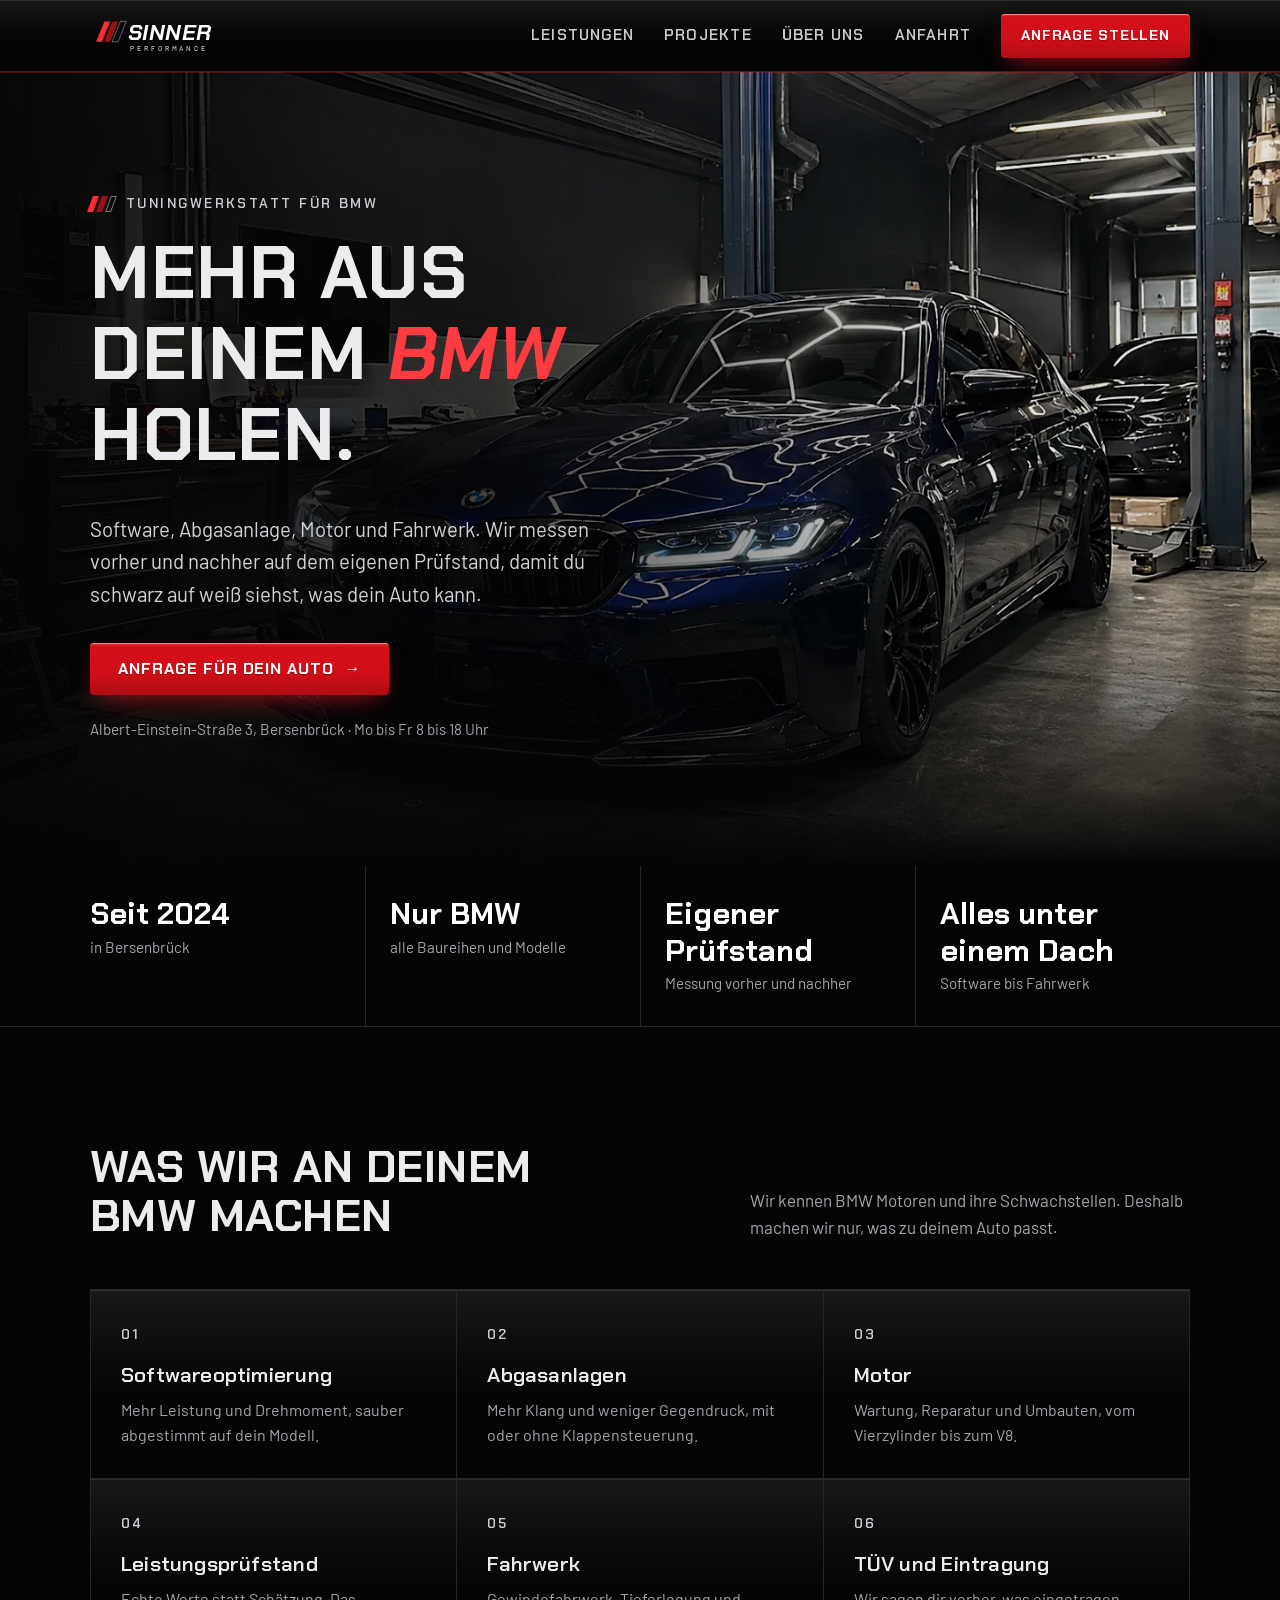
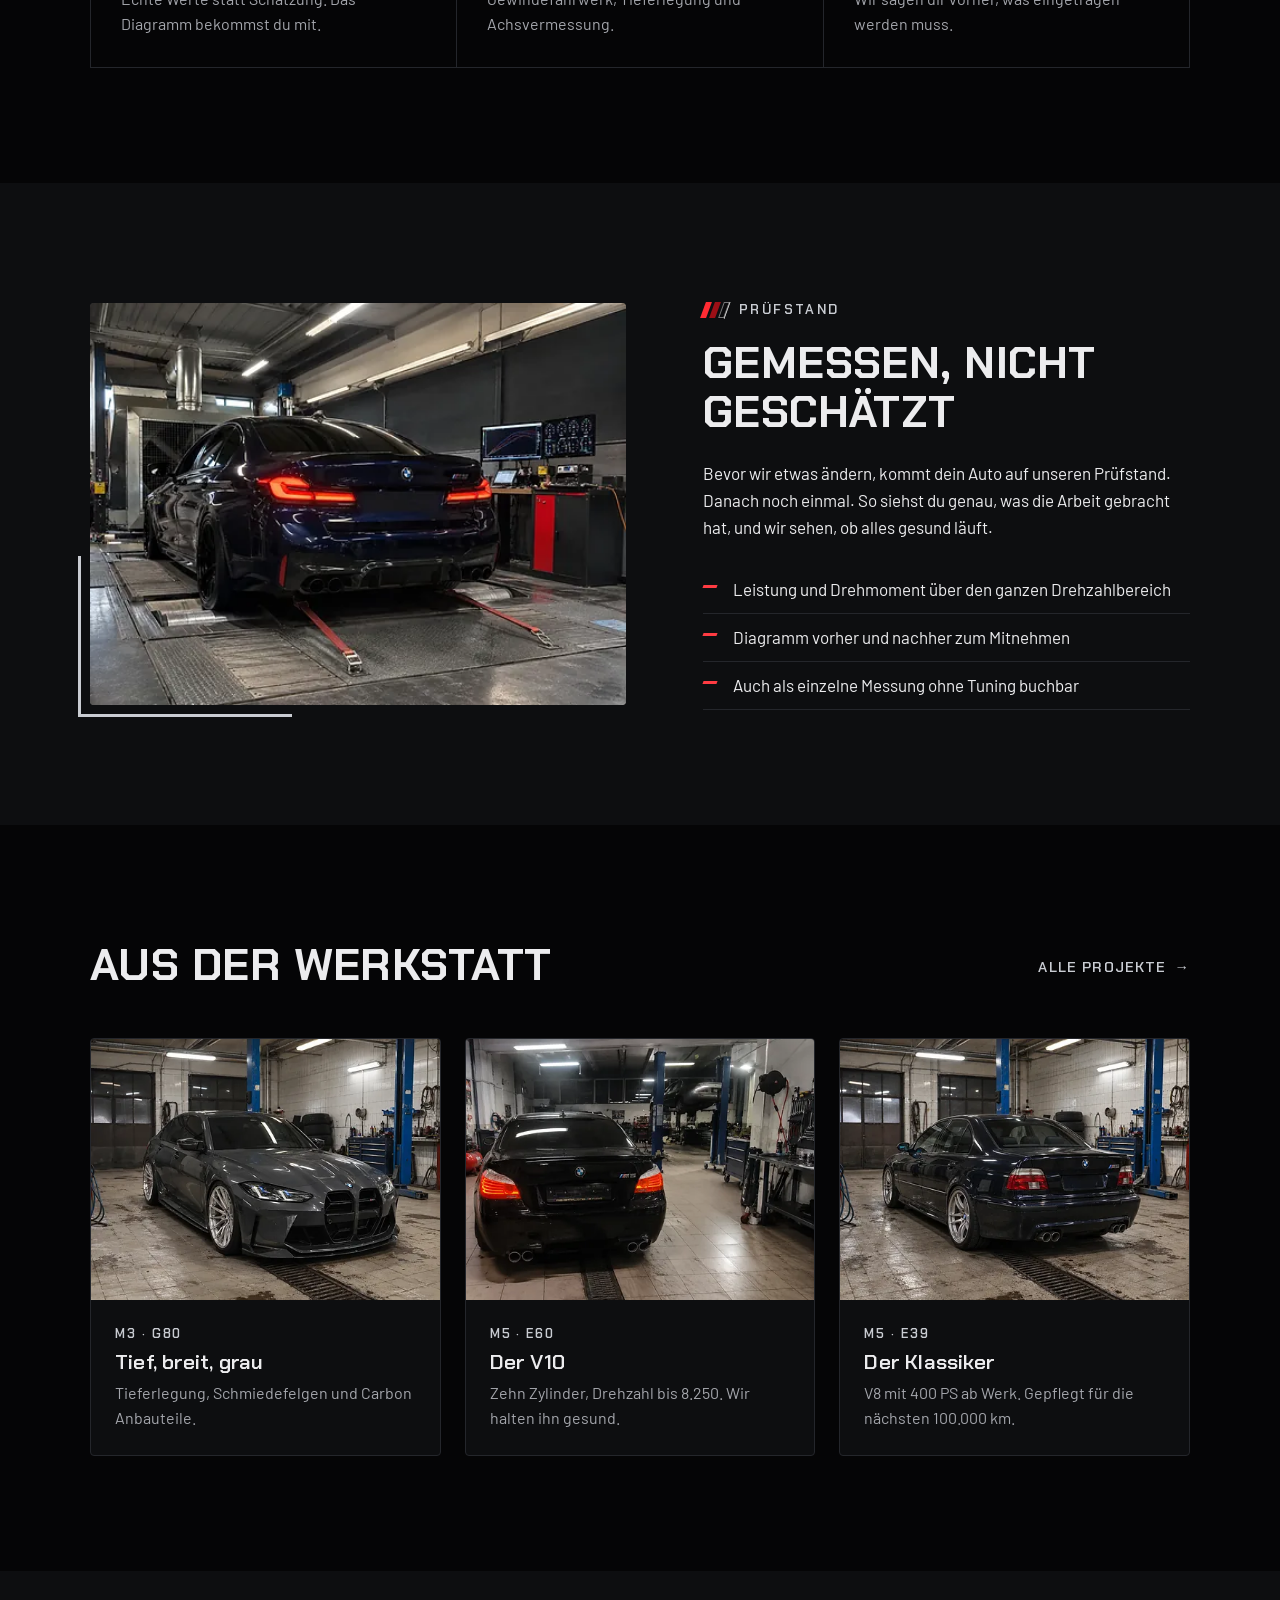
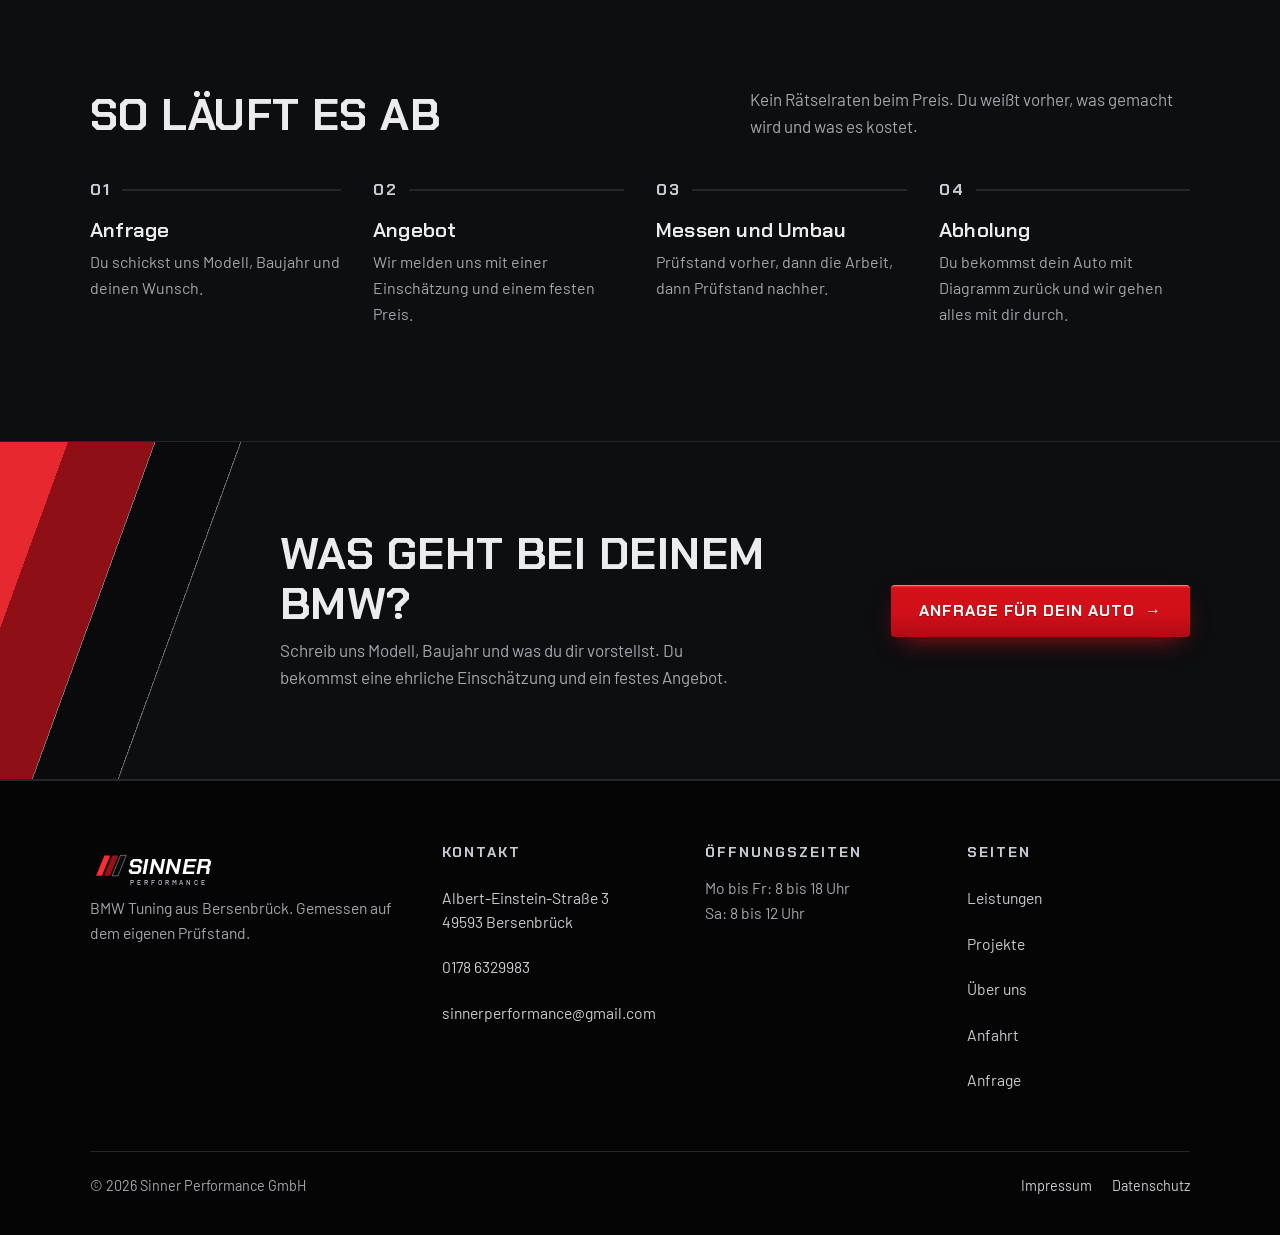
==== index.html @ 4b4de592 "Website Sinner Performance (Vorschau-Version) hinzufügen Statische Seiten (Startseite, Leistungen, P" ====
<!doctype html>
<html lang="de" class="no-js">
<head>
<meta charset="utf-8">
<meta name="viewport" content="width=device-width, initial-scale=1">
<meta name="robots" content="noindex"><title>BMW Tuning in Bersenbrück | Sinner Performance</title>
<meta name="description" content="Softwareoptimierung, Abgasanlagen, Motor und Fahrwerk für alle BMW Modelle, vom Alltagsauto bis zum M. Vorher und nachher gemessen auf unserem Prüfstand in Bersenbrück.">

<link rel="icon" href="assets/favicon.svg?v=20261124c" type="image/svg+xml">
<link rel="apple-touch-icon" href="assets/apple-touch-icon.png?v=20261124c">
<meta name="theme-color" content="#050506">
<link rel="stylesheet" href="assets/css/style.min.css?v=20261124c">
<meta property="og:type" content="website">
<meta property="og:locale" content="de_DE">
<meta property="og:site_name" content="Sinner Performance">
<meta property="og:title" content="BMW Tuning in Bersenbrück | Sinner Performance">
<meta property="og:description" content="Softwareoptimierung, Abgasanlagen, Motor und Fahrwerk für alle BMW Modelle, vom Alltagsauto bis zum M. Vorher und nachher gemessen auf unserem Prüfstand in Bersenbrück.">
<meta property="og:image" content="https://www.sinner-performance.de/assets/img/og-bild.jpg">
<meta property="og:image:width" content="1200">
<meta property="og:image:height" content="630">
<meta property="og:image:alt" content="Dunkelblauer BMW M5 in der Werkstatt von Sinner Performance mit Schriftzug">
<meta name="twitter:card" content="summary_large_image">
<meta name="twitter:title" content="BMW Tuning in Bersenbrück | Sinner Performance">
<meta name="twitter:description" content="Softwareoptimierung, Abgasanlagen, Motor und Fahrwerk für alle BMW Modelle, vom Alltagsauto bis zum M. Vorher und nachher gemessen auf unserem Prüfstand in Bersenbrück.">
<meta name="twitter:image" content="https://www.sinner-performance.de/assets/img/og-bild.jpg">
<script type="application/ld+json">{"@context": "https://schema.org", "@type": "AutoRepair", "@id": "https://www.sinner-performance.de/#betrieb", "name": "Sinner Performance", "description": "Tuningwerkstatt in Bersenbrück für alle BMW Modelle: Softwareoptimierung, Abgasanlagen, Motor, Fahrwerk und Leistungsprüfstand.", "url": "https://www.sinner-performance.de/", "logo": "https://www.sinner-performance.de/assets/favicon.svg", "image": "https://www.sinner-performance.de/assets/img/og-bild.jpg", "telephone": "+491786329983", "email": "sinnerperformance@gmail.com", "address": {"@type": "PostalAddress", "streetAddress": "Albert-Einstein-Straße 3", "postalCode": "49593", "addressLocality": "Bersenbrück", "addressRegion": "Niedersachsen", "addressCountry": "DE"}, "areaServed": ["Bersenbrück", "Osnabrücker Land", "Niedersachsen"], "openingHoursSpecification": [{"@type": "OpeningHoursSpecification", "dayOfWeek": ["Monday", "Tuesday", "Wednesday", "Thursday", "Friday"], "opens": "08:00", "closes": "18:00"}, {"@type": "OpeningHoursSpecification", "dayOfWeek": "Saturday", "opens": "08:00", "closes": "12:00"}], "hasMap": "https://www.google.com/maps/search/?api=1&query=Albert-Einstein-Stra%C3%9Fe+3%2C+49593+Bersenbr%C3%BCck", "knowsAbout": ["BMW", "BMW M", "Softwareoptimierung", "Abgasanlagen", "Fahrwerk", "Leistungsprüfstand"]}</script>
</head><body class="page-index">
<a class="skip-link" href="#inhalt">Zum Inhalt springen</a>
<header class="site-header">
  <div class="wrap">
    <a class="logo" href="index.html" aria-label="Zur Startseite"><svg viewBox="0 0 200 52" width="154" height="40" aria-hidden="true" focusable="false">
  <g transform="skewX(-22)"><rect x="22" y="6" width="8" height="28" fill="#ff2b33"/><rect x="33" y="6" width="8" height="28" fill="#9c0f16"/><rect x="44" y="6" width="8" height="28" fill="#0a0a0c" stroke="rgba(255,255,255,.45)" stroke-width="1"/></g>
  <text x="52" y="32" font-family="Chakra Petch, sans-serif" font-weight="700" font-style="italic" font-size="31" fill="#ffffff" letter-spacing=".5">SINNER</text>
  <text x="54" y="47" font-family="Barlow, sans-serif" font-weight="500" font-size="9.4" letter-spacing="4.1" fill="#c9cfd6">PERFORMANCE</text>
</svg></a>
    <button class="menu-toggle" type="button" aria-expanded="false" aria-controls="hauptmenue" aria-label="Menü öffnen"><span></span></button>
    <nav class="nav" id="hauptmenue" aria-label="Hauptmenü">
      <a href="leistungen.html">Leistungen</a>
      <a href="projekte.html">Projekte</a>
      <a href="ueber-uns.html">Über uns</a>
      <a href="anfahrt.html">Anfahrt</a>
      <a class="btn btn--primary" href="anfrage.html">Anfrage stellen</a>
    </nav>
  </div>
</header>
<main id="inhalt">
<section class="hero">
  <div class="hero__img"><img src="assets/img/m5-f90-front-800.webp" srcset="assets/img/m5-f90-front-480.webp 480w, assets/img/m5-f90-front-800.webp 800w, assets/img/m5-f90-front-1100.webp 1100w, assets/img/m5-f90-front.webp 1448w, assets/img/m5-f90-front-2200.webp 2200w" sizes="100vw" width="1448" height="1086" alt="Dunkelblauer BMW M5 F90 mit schwarzen Felgen und leuchtenden Scheinwerfern in der Werkstatt unter wabenförmigen LED Lampen" style="background:#0d0e10 url([data-uri]) center/cover no-repeat" fetchpriority="high"></div>
  <div class="wrap">
    <p class="eyebrow"><span class="stripes" aria-hidden="true"><i></i><i></i><i></i></span>Tuningwerkstatt für BMW</p>
    <h1>Mehr aus deinem <em>BMW</em> holen.</h1>
    <p class="lead">Software, Abgasanlage, Motor und Fahrwerk. Wir messen vorher und nachher auf dem eigenen Prüfstand, damit du schwarz auf weiß siehst, was dein Auto kann.</p>
    <a class="btn btn--primary" href="anfrage.html">Anfrage für dein Auto <span class="arrow" aria-hidden="true">&rarr;</span></a>
    <p class="hero__meta">Albert-Einstein-Straße 3, Bersenbrück &middot; Mo bis Fr 8 bis 18 Uhr</p>
  </div>
</section>

<section class="facts" aria-label="Kurz zu uns">
  <div class="wrap">
    <ul>
      <!-- PLATZHALTER: Gründungsjahr bestätigen (siehe OFFENE-PUNKTE.txt) -->
      <li class="reveal"><strong>Seit 2024</strong><span>in Bersenbrück</span></li>
      <li class="reveal"><strong>Nur BMW</strong><span>alle Baureihen und Modelle</span></li>
      <li class="reveal"><strong>Eigener Prüfstand</strong><span>Messung vorher und nachher</span></li>
      <li class="reveal"><strong>Alles unter einem Dach</strong><span>Software bis Fahrwerk</span></li>
    </ul>
  </div>
</section>

<section class="section" aria-labelledby="leistungen-titel">
  <div class="wrap">
    <div class="section-head reveal">
      <h2 id="leistungen-titel">Was wir an deinem BMW machen</h2>
      <p>Wir kennen BMW Motoren und ihre Schwachstellen. Deshalb machen wir nur, was zu deinem Auto passt.</p>
    </div>
    <div class="tiles reveal">
      <a class="tile" href="leistungen.html#software"><span class="tile__no">01</span><h3>Softwareoptimierung</h3><p>Mehr Leistung und Drehmoment, sauber abgestimmt auf dein Modell.</p></a>
      <a class="tile" href="leistungen.html#abgasanlage"><span class="tile__no">02</span><h3>Abgasanlagen</h3><p>Mehr Klang und weniger Gegendruck, mit oder ohne Klappensteuerung.</p></a>
      <a class="tile" href="leistungen.html#motor"><span class="tile__no">03</span><h3>Motor</h3><p>Wartung, Reparatur und Umbauten, vom Vierzylinder bis zum V8.</p></a>
      <a class="tile" href="leistungen.html#pruefstand"><span class="tile__no">04</span><h3>Leistungsprüfstand</h3><p>Echte Werte statt Schätzung. Das Diagramm bekommst du mit.</p></a>
      <a class="tile" href="leistungen.html#fahrwerk"><span class="tile__no">05</span><h3>Fahrwerk</h3><p>Gewindefahrwerk, Tieferlegung und Achsvermessung.</p></a>
      <a class="tile" href="leistungen.html#fragen"><span class="tile__no">06</span><h3>TÜV und Eintragung</h3><p>Wir sagen dir vorher, was eingetragen werden muss.</p></a>
    </div>
  </div>
</section>

<section class="section section--alt" aria-labelledby="pruefstand-titel">
  <div class="wrap split">
    <div class="split__media reveal"><img src="assets/img/m5-f90-pruefstand-800.webp" srcset="assets/img/m5-f90-pruefstand-480.webp 480w, assets/img/m5-f90-pruefstand-800.webp 800w, assets/img/m5-f90-pruefstand-1100.webp 1100w, assets/img/m5-f90-pruefstand.webp 1448w" sizes="(max-width: 820px) calc(100vw - 32px), 560px" width="1448" height="1086" alt="Dunkelblauer BMW M5 F90 von hinten auf dem Leistungsprüfstand, daneben Bildschirme mit Leistungskurven" style="background:#0d0e10 url([data-uri]) center/cover no-repeat" loading="lazy" decoding="async"></div>
    <div class="reveal">
      <p class="eyebrow"><span class="stripes" aria-hidden="true"><i></i><i></i><i></i></span>Prüfstand</p>
      <h2 id="pruefstand-titel">Gemessen, nicht geschätzt</h2>
      <p>Bevor wir etwas ändern, kommt dein Auto auf unseren Prüfstand. Danach noch einmal. So siehst du genau, was die Arbeit gebracht hat, und wir sehen, ob alles gesund läuft.</p>
      <ul class="checklist">
        <li>Leistung und Drehmoment über den ganzen Drehzahlbereich</li>
        <li>Diagramm vorher und nachher zum Mitnehmen</li>
        <li>Auch als einzelne Messung ohne Tuning buchbar</li>
      </ul>
    </div>
  </div>
</section>

<section class="section" aria-labelledby="projekte-titel">
  <div class="wrap">
    <div class="section-head reveal">
      <h2 id="projekte-titel">Aus der Werkstatt</h2>
      <a class="link-arrow" href="projekte.html">Alle Projekte <span aria-hidden="true">&rarr;</span></a>
    </div>
    <div class="cards cards--home">
      <article class="card reveal">
        <div class="card__img"><img src="assets/img/m3-g80-front-800.webp" srcset="assets/img/m3-g80-front-480.webp 480w, assets/img/m3-g80-front-800.webp 800w, assets/img/m3-g80-front-1100.webp 1100w, assets/img/m3-g80-front.webp 1448w" sizes="(max-width: 820px) 100vw, 33vw" width="1448" height="1086" alt="Grauer BMW M3 G80 mit silbernen Felgen und Carbon Frontsplitter in der Werkstatt" style="background:#0d0e10 url([data-uri]) center/cover no-repeat" loading="lazy" decoding="async"></div>
        <div class="card__body"><span class="card__tag">M3 &middot; G80</span><h3>Tief, breit, grau</h3><p>Tieferlegung, Schmiedefelgen und Carbon Anbauteile.</p></div>
      </article>
      <article class="card reveal">
        <div class="card__img"><img src="assets/img/m5-e60-heck-800.webp" srcset="assets/img/m5-e60-heck-480.webp 480w, assets/img/m5-e60-heck-800.webp 800w, assets/img/m5-e60-heck-1100.webp 1100w, assets/img/m5-e60-heck.webp 1448w" sizes="(max-width: 820px) 100vw, 33vw" width="1448" height="1086" alt="Schwarzer BMW M5 E60 von hinten in der Werkstatt, im Hintergrund ein Auto auf der Hebebühne" style="background:#0d0e10 url([data-uri]) center/cover no-repeat" loading="lazy" decoding="async"></div>
        <div class="card__body"><span class="card__tag">M5 &middot; E60</span><h3>Der V10</h3><p>Zehn Zylinder, Drehzahl bis 8.250. Wir halten ihn gesund.</p></div>
      </article>
      <article class="card reveal">
        <div class="card__img"><img src="assets/img/m5-e39-heck-800.webp" srcset="assets/img/m5-e39-heck-480.webp 480w, assets/img/m5-e39-heck-800.webp 800w, assets/img/m5-e39-heck-1100.webp 1100w, assets/img/m5-e39-heck.webp 1448w" sizes="(max-width: 820px) 100vw, 33vw" width="1448" height="1086" alt="Dunkelblauer BMW M5 E39 von schräg hinten mit silbernen Felgen in einer gefliesten Werkstatt" style="background:#0d0e10 url([data-uri]) center/cover no-repeat" loading="lazy" decoding="async"></div>
        <div class="card__body"><span class="card__tag">M5 &middot; E39</span><h3>Der Klassiker</h3><p>V8 mit 400 PS ab Werk. Gepflegt für die nächsten 100.000 km.</p></div>
      </article>
    </div>
  </div>
</section>

<section class="section section--alt" aria-labelledby="ablauf-titel">
  <div class="wrap">
    <div class="section-head reveal">
      <h2 id="ablauf-titel">So läuft es ab</h2>
      <p>Kein Rätselraten beim Preis. Du weißt vorher, was gemacht wird und was es kostet.</p>
    </div>
    <ol class="steps">
      <li class="reveal"><h3>Anfrage</h3><p>Du schickst uns Modell, Baujahr und deinen Wunsch.</p></li>
      <li class="reveal"><h3>Angebot</h3><p>Wir melden uns mit einer Einschätzung und einem festen Preis.</p></li>
      <li class="reveal"><h3>Messen und Umbau</h3><p>Prüfstand vorher, dann die Arbeit, dann Prüfstand nachher.</p></li>
      <li class="reveal"><h3>Abholung</h3><p>Du bekommst dein Auto mit Diagramm zurück und wir gehen alles mit dir durch.</p></li>
    </ol>
  </div>
</section>

<section class="cta" aria-labelledby="cta-titel">
  <div class="wrap reveal">
    <div>
      <h2 id="cta-titel">Was geht bei deinem BMW?</h2>
      <p>Schreib uns Modell, Baujahr und was du dir vorstellst. Du bekommst eine ehrliche Einschätzung und ein festes Angebot.</p>
    </div>
    <a class="btn btn--primary" href="anfrage.html">Anfrage für dein Auto <span class="arrow" aria-hidden="true">&rarr;</span></a>
  </div>
</section>
</main>
<footer class="site-footer">
  <div class="wrap">
    <div class="footer-grid">
      <div>
        <a class="logo" href="index.html" aria-label="Zur Startseite"><svg viewBox="0 0 200 52" width="154" height="40" aria-hidden="true" focusable="false">
  <g transform="skewX(-22)"><rect x="22" y="6" width="8" height="28" fill="#ff2b33"/><rect x="33" y="6" width="8" height="28" fill="#9c0f16"/><rect x="44" y="6" width="8" height="28" fill="#0a0a0c" stroke="rgba(255,255,255,.45)" stroke-width="1"/></g>
  <text x="52" y="32" font-family="Chakra Petch, sans-serif" font-weight="700" font-style="italic" font-size="31" fill="#ffffff" letter-spacing=".5">SINNER</text>
  <text x="54" y="47" font-family="Barlow, sans-serif" font-weight="500" font-size="9.4" letter-spacing="4.1" fill="#c9cfd6">PERFORMANCE</text>
</svg></a>
        <p class="footer-claim">BMW Tuning aus Bersenbrück. Gemessen auf dem eigenen Prüfstand.</p>
      </div>
      <div>
        <h2>Kontakt</h2>
        <ul class="tap-list">
          <li><a href="anfahrt.html">Albert-Einstein-Straße 3<br>49593 Bersenbrück</a></li>
          <li><a href="tel:+491786329983">0178 6329983</a></li>
          <li><a href="mailto:sinnerperformance@gmail.com">sinnerperformance@gmail.com</a></li>
        </ul>
      </div>
      <div>
        <h2>Öffnungszeiten</h2>
        <p>Mo bis Fr: 8 bis 18 Uhr<br>Sa: 8 bis 12 Uhr</p>
      </div>
      <div class="footer-col--nav">
        <h2>Seiten</h2>
        <ul class="tap-list">
          <li><a href="leistungen.html">Leistungen</a></li>
          <li><a href="projekte.html">Projekte</a></li>
          <li><a href="ueber-uns.html">Über uns</a></li>
          <li><a href="anfahrt.html">Anfahrt</a></li>
          <li><a href="anfrage.html">Anfrage</a></li>
        </ul>
      </div>
    </div>
    <div class="footer-bottom">
      <span>&copy; <span id="year">2026</span> Sinner Performance GmbH</span>
      <ul class="tap-list tap-list--row">
        <li><a href="impressum.html">Impressum</a></li>
        <li><a href="datenschutz.html">Datenschutz</a></li>
      </ul>
    </div>
  </div>
</footer>
<nav class="mobile-cta" aria-label="Schnellanfrage"><a class="btn btn--primary" href="anfrage.html">Anfrage für dein Auto <span class="arrow" aria-hidden="true">&rarr;</span></a></nav>
<script src="assets/js/main.js?v=20261124c" defer></script>
<script>document.querySelector("form[data-preview]")?.addEventListener("submit",e=>{e.preventDefault();const s=document.getElementById("form-status");s.textContent="Vorschau: Das Formular verschickt erst etwas, wenn die Seite online auf deinem Webspace liegt.";s.className="form-status is-visible form-status--ok";});</script></body>
</html>
---- assets/css/style.min.css ----
/* Sinner Performance – verkleinerte Fassung von style.css. Änderungen bitte in style.css machen und neu verkleinern. */
@font-face{font-family:"Chakra Petch";src:url("../fonts/chakra-petch-latin-600-normal.woff2") format("woff2");font-weight:600;font-style:normal;font-display:swap}@font-face{font-family:"Chakra Petch";src:url("../fonts/chakra-petch-latin-700-normal.woff2") format("woff2");font-weight:700;font-style:normal;font-display:swap}@font-face{font-family:"Chakra Petch";src:url("../fonts/chakra-petch-latin-700-italic.woff2") format("woff2");font-weight:700;font-style:italic;font-display:swap}@font-face{font-family:"Barlow";src:url("../fonts/barlow-latin-400-normal.woff2") format("woff2");font-weight:400;font-style:normal;font-display:swap}@font-face{font-family:"Barlow";src:url("../fonts/barlow-latin-500-normal.woff2") format("woff2");font-weight:500;font-style:normal;font-display:swap}@font-face{font-family:"Barlow";src:url("../fonts/barlow-latin-600-normal.woff2") format("woff2");font-weight:600;font-style:normal;font-display:swap}:root{--black:#050506;--graphite:#0d0e10;--accent:#ff3b42;--accent-hover:#ff5a60;--on-accent:#ffffff;--steel:#c9ccd2;--steel-deep:#9c0f16;--stripe-1:#ff2b33;--stripe-2:#9c0f16;--stripe-3:#0a0a0c;--stripe-edge:rgba(255,255,255,.45);--stripes:linear-gradient(90deg,var(--stripe-1) 0 33.3%,var(--stripe-2) 33.3% 66.6%,var(--stripe-edge) 66.6% calc(66.6% + 1px),var(--stripe-3) calc(66.6% + 1px) calc(100% - 1px),var(--stripe-edge) calc(100% - 1px));--gloss:linear-gradient(180deg,rgba(255,255,255,.075) 0%,rgba(255,255,255,.018) 38%,transparent 60%);--gloss-edge:inset 0 1px 0 rgba(255,255,255,.09);--btn-red:linear-gradient(180deg,#ff3a41 0%,#d41119 6%,#d10f18 55%,#b00c14 100%);--success:#1f9d6b;--graphite-2:#15161a;--line:#24262b;--text:#ececee;--muted:#a4a6ac;--font-head:"Chakra Petch","Arial Narrow",sans-serif;--font-body:"Barlow","Segoe UI",Arial,sans-serif;--wrap:1180px;--gutter:clamp(16px,4vw,40px);--radius:4px;--header-h:72px;--ease:cubic-bezier(.2,.7,.2,1)}*,*::before,*::after{box-sizing:border-box}html{scroll-behavior:smooth;-webkit-text-size-adjust:100%}body{margin:0;background:radial-gradient(1200px 600px at 75% -10%,rgba(227,18,28,.10),transparent 60%) no-repeat,var(--black);color:var(--text);font-family:var(--font-body);font-size:1.0625rem;line-height:1.6;-webkit-font-smoothing:antialiased}img{max-width:100%;height:auto;display:block}a{color:inherit}:focus-visible{outline:2px solid var(--steel);outline-offset:3px}h1,h2,h3{font-family:var(--font-head);font-weight:700;line-height:1.1;margin:0 0 .5em;letter-spacing:.01em}h1{font-size:clamp(2.4rem,6vw,4.6rem);text-transform:uppercase}h2{font-size:clamp(1.8rem,3.6vw,2.8rem);text-transform:uppercase}h3{font-size:1.3rem;font-weight:600}p{margin:0 0 1em}.wrap{width:100%;max-width:var(--wrap);margin:0 auto;padding:0 var(--gutter)}.section{padding:clamp(64px,9vw,120px) 0}.section--alt{background:var(--graphite)}.visually-hidden{position:absolute !important;width:1px;height:1px;overflow:hidden;clip:rect(0 0 0 0);white-space:nowrap}.skip-link{position:absolute;left:12px;top:-60px;z-index:100;background:#b00c14;color:#fff;padding:10px 16px;text-decoration:none}.skip-link:focus{top:12px}.eyebrow{display:inline-flex;align-items:center;gap:12px;font-family:var(--font-head);font-weight:600;font-size:.85rem;letter-spacing:.18em;text-transform:uppercase;color:var(--steel);margin-bottom:18px}.stripes{display:inline-flex;gap:3px;transform:skewX(-20deg);flex-shrink:0}.stripes i{display:block;width:6px;height:16px;transform-origin:bottom}.stripes i:nth-child(1){background:var(--stripe-1)}.stripes i:nth-child(2){background:var(--stripe-2)}.stripes i:nth-child(3){background:var(--stripe-3);box-shadow:inset 0 0 0 1px var(--stripe-edge)}.lead{font-size:clamp(1.1rem,1.6vw,1.3rem);color:#d2d3d7;max-width:46ch}.muted{color:var(--muted)}.btn{display:inline-flex;align-items:center;justify-content:center;gap:10px;min-height:52px;padding:0 28px;font-family:var(--font-head);font-weight:700;font-size:1rem;letter-spacing:.06em;text-transform:uppercase;text-decoration:none;border:0;border-radius:var(--radius);cursor:pointer;transition:transform .25s var(--ease),background-color .25s var(--ease),box-shadow .25s var(--ease)}.btn--primary{background:var(--btn-red);color:#fff;text-shadow:0 1px 1px rgba(0,0,0,.3);box-shadow:inset 0 1px 0 rgba(255,255,255,.35),0 10px 26px -10px rgba(227,18,28,.75)}.btn--primary:hover{transform:translateY(-2px);box-shadow:inset 0 1px 0 rgba(255,255,255,.4),0 14px 30px -10px rgba(227,18,28,.9)}.btn .arrow{transition:transform .25s var(--ease)}.btn:hover .arrow{transform:translateX(4px)}.link-arrow{display:inline-flex;align-items:center;min-height:44px;gap:8px;font-family:var(--font-head);font-weight:600;text-transform:uppercase;letter-spacing:.08em;font-size:.9rem;color:var(--steel);text-decoration:none;padding:8px 0}.link-arrow span{transition:transform .25s var(--ease)}.link-arrow:hover span{transform:translateX(4px)}.site-header{position:sticky;top:0;z-index:50;height:var(--header-h);background-color:rgba(5,5,6,.88);background-image:var(--gloss);backdrop-filter:blur(10px);-webkit-backdrop-filter:blur(10px);border-bottom:1px solid var(--line);box-shadow:var(--gloss-edge),0 1px 0 rgba(227,18,28,.35)}.site-header .wrap{display:flex;align-items:center;justify-content:space-between;height:100%;gap:24px}.logo{display:inline-flex;align-items:center;gap:12px;text-decoration:none;color:#fff}.logo svg{height:38px;width:auto}.nav{display:flex;align-items:center;gap:30px}.nav a:not(.btn){position:relative;text-decoration:none;font-family:var(--font-head);font-weight:600;font-size:.95rem;letter-spacing:.08em;text-transform:uppercase;color:#cacbcf;padding:6px 0;transition:color .2s}.nav a:not(.btn)::after{content:"";position:absolute;left:0;right:0;bottom:-2px;height:2px;background:var(--steel);transform:scaleX(0);transform-origin:left;transition:transform .3s var(--ease)}.nav a:not(.btn):hover,.nav a[aria-current="page"]{color:#fff}.nav a:not(.btn):hover::after,.nav a[aria-current="page"]::after{transform:scaleX(1)}.nav .btn{min-height:44px;padding:0 20px;font-size:.9rem}.menu-toggle{display:none}.hero{position:relative;min-height:min(88vh,820px);display:flex;align-items:flex-end;overflow:hidden}.hero__img{position:absolute;inset:0}.hero__img img{width:100%;height:100%;object-fit:cover;object-position:60% 60%}.hero::before{content:"";position:absolute;inset:0;z-index:1;background:linear-gradient(90deg,rgba(5,5,6,.95) 0%,rgba(5,5,6,.75) 38%,rgba(5,5,6,.1) 75%),linear-gradient(0deg,rgba(5,5,6,1) 0%,rgba(5,5,6,0) 35%)}.hero .wrap{position:relative;z-index:2;padding-bottom:clamp(56px,9vw,110px);padding-top:120px}.hero h1{max-width:12ch}.hero h1 em{font-style:italic;color:var(--accent)}.hero .lead{margin-bottom:32px}.hero__meta{margin-top:22px;font-size:.95rem;color:var(--muted)}.page-head{position:relative;padding:clamp(72px,10vw,130px) 0 clamp(48px,6vw,72px);border-bottom:1px solid var(--line);overflow:hidden}.page-head::after{content:"";position:absolute;right:-60px;top:0;bottom:0;width:220px;background:var(--stripes);transform:skewX(-20deg);opacity:var(--band-op,.3)}.page-head h1{font-size:clamp(2.2rem,5vw,3.8rem)}.facts{border-bottom:1px solid var(--line)}.facts ul{list-style:none;margin:0;padding:0;display:grid;grid-template-columns:repeat(4,1fr)}.facts li{padding:30px 24px;border-left:1px solid var(--line)}.facts li:first-child{border-left:0;padding-left:0}.facts strong{display:block;font-family:var(--font-head);font-size:clamp(1.4rem,2.4vw,1.9rem);color:#fff;line-height:1.2}.facts span{color:var(--muted);font-size:.95rem}.section-head{display:flex;justify-content:space-between;align-items:flex-end;gap:24px;margin-bottom:48px;flex-wrap:wrap}.section-head h2{margin:0;max-width:18ch}.section-head p{max-width:44ch;margin:0;color:var(--muted)}.tiles{display:grid;grid-template-columns:repeat(3,1fr);gap:1px;background:var(--line);border:1px solid var(--line)}.tile{position:relative;background-color:var(--black);background-image:var(--gloss);box-shadow:var(--gloss-edge);padding:34px 30px 30px;text-decoration:none;display:flex;flex-direction:column;transition:background-color .3s var(--ease)}.tile::before{content:"";position:absolute;left:0;top:0;height:3px;width:0;background:var(--accent);transition:width .35s var(--ease)}.tile:hover{background-color:var(--graphite)}.tile:hover::before{width:100%}.tile__no{font-family:var(--font-head);color:var(--steel);font-size:.85rem;letter-spacing:.15em;margin-bottom:18px}.tile h3{margin-bottom:10px}.tile p{color:var(--muted);margin:0;font-size:1rem}.split{display:grid;grid-template-columns:1.1fr 1fr;gap:clamp(32px,6vw,80px);align-items:center}.split--rev .split__media{order:2}.split__media{position:relative}.split__media img{width:100%;aspect-ratio:4 / 3;object-fit:cover;border-radius:var(--radius)}.split__media::after{content:"";position:absolute;left:-12px;bottom:-12px;width:40%;height:40%;border-left:3px solid var(--steel);border-bottom:3px solid var(--steel);pointer-events:none}.checklist{list-style:none;padding:0;margin:24px 0 0}.checklist li{position:relative;padding:10px 0 10px 30px;border-bottom:1px solid var(--line)}.checklist li::before{content:"";position:absolute;left:0;top:19px;width:14px;height:3px;background:var(--accent);transform:skewX(-20deg)}.cards{display:grid;grid-template-columns:repeat(3,1fr);gap:24px}.card{background-color:var(--graphite);background-image:var(--gloss);box-shadow:var(--gloss-edge);border:1px solid var(--line);border-radius:var(--radius);overflow:hidden;display:flex;flex-direction:column}.card__img{overflow:hidden}.card__img img{width:100%;aspect-ratio:4 / 3;object-fit:cover;transition:transform .6s var(--ease)}.card:hover .card__img img{transform:scale(1.04)}.card__body{padding:24px;display:flex;flex-direction:column;gap:6px;flex:1}.card__tag{font-family:var(--font-head);font-size:.8rem;letter-spacing:.15em;text-transform:uppercase;color:var(--steel)}.card h3{margin:0}.card p{color:var(--muted);font-size:1rem;margin:0}.spec{display:grid;grid-template-columns:1fr 1fr;gap:1px;background:var(--line);border:1px solid var(--line);margin-top:14px}.spec div{background:var(--black);padding:12px 14px}.spec dt{font-size:.8rem;text-transform:uppercase;letter-spacing:.1em;color:var(--muted)}.spec dd{margin:0;font-family:var(--font-head);font-weight:700;font-size:1.35rem;color:#fff}.spec dd.pending{color:var(--muted);font-size:1rem;font-weight:600;padding-top:5px}.steps{list-style:none;margin:0;padding:0;display:grid;grid-template-columns:repeat(4,1fr);gap:32px;counter-reset:step}.steps li{position:relative;padding-top:28px;border-top:2px solid var(--line);counter-increment:step}.steps li::before{content:"0" counter(step);position:absolute;top:-14px;left:0;background:var(--black);padding-right:12px;font-family:var(--font-head);font-weight:700;color:var(--steel);font-size:1rem;letter-spacing:.1em}.section--alt .steps li::before{background:var(--graphite)}.steps h3{margin-bottom:8px}.steps p{color:var(--muted);margin:0;font-size:1rem}.steps--3{grid-template-columns:repeat(3,1fr)}.cta{position:relative;overflow:hidden;background:var(--graphite);border-top:1px solid var(--line);border-bottom:1px solid var(--line)}.cta::before{content:"";position:absolute;left:-80px;top:0;bottom:0;width:260px;background:var(--stripes);transform:skewX(-20deg);opacity:.9}.cta .wrap{position:relative;display:flex;align-items:center;justify-content:space-between;gap:32px;padding-top:clamp(56px,7vw,88px);padding-bottom:clamp(56px,7vw,88px);padding-left:max(var(--gutter),230px)}.cta h2{margin-bottom:8px}.cta .btn{flex-shrink:0;white-space:nowrap}.cta p{margin:0;color:var(--muted);max-width:48ch}.service{display:grid;grid-template-columns:110px 1fr 1fr;gap:40px;padding:64px 0;border-top:1px solid var(--line);align-items:center;scroll-margin-top:calc(var(--header-h) + 16px)}.service:first-child{border-top:0;padding-top:0}.service__no{font-family:var(--font-head);font-weight:700;font-size:3.2rem;line-height:1;color:transparent;-webkit-text-stroke:1px var(--steel);align-self:start}.service h2{font-size:clamp(1.6rem,2.8vw,2.2rem);overflow-wrap:anywhere;hyphens:auto}.service .checklist{margin-top:18px}.service__media img{border-radius:var(--radius);aspect-ratio:4/3;object-fit:cover;width:100%}.faq{max-width:820px}.faq details{border-bottom:1px solid var(--line)}.faq summary{list-style:none;cursor:pointer;padding:22px 40px 22px 0;position:relative;font-family:var(--font-head);font-weight:600;font-size:1.15rem}.faq summary::-webkit-details-marker{display:none}.faq summary::after{content:"+";position:absolute;right:4px;top:16px;font-size:1.6rem;color:var(--steel);transition:transform .3s var(--ease)}.faq details[open] summary::after{transform:rotate(45deg)}.faq details p{color:var(--muted);padding-bottom:12px;margin:0 0 12px}.project{display:grid;grid-template-columns:1.3fr 1fr;gap:clamp(28px,5vw,64px);align-items:center;padding:56px 0;border-top:1px solid var(--line)}.project:first-child{border-top:0;padding-top:0}.project:nth-child(even) .project__media{order:2}.project__media img{width:100%;aspect-ratio:4/3;object-fit:cover;border-radius:var(--radius)}.project__media--duo{display:grid;grid-template-columns:1fr 1fr;gap:12px}.project__media--duo img:first-child{grid-column:1 / -1}.project h2{font-size:clamp(1.7rem,3vw,2.4rem)}.note{font-size:.95rem;color:var(--muted);border-left:3px solid var(--steel-deep);padding-left:16px;margin-top:40px}.principles{display:grid;grid-template-columns:repeat(3,1fr);gap:24px}.principle{border:1px solid var(--line);background:var(--black);padding:30px;border-radius:var(--radius);transition:border-color .3s var(--ease)}.principle:hover{border-color:var(--steel-deep)}.principle h3{margin-bottom:10px}.principle p{color:var(--muted);margin:0}.team-img img{width:100%;aspect-ratio:4/3;object-fit:cover;object-position:50% 40%;border-radius:var(--radius)}.team-img figcaption{color:var(--muted);font-size:.9rem;margin-top:12px}.info{display:grid;grid-template-columns:repeat(3,1fr);gap:24px}.info--2{grid-template-columns:1fr 1fr;margin-top:28px}.info>div{border-top:3px solid var(--steel-deep);padding-top:18px}.info h3{font-size:1rem;text-transform:uppercase;letter-spacing:.12em;color:var(--steel);margin-bottom:10px}.info p,.info dl{margin:0}.info a{text-decoration:none;border-bottom:1px solid var(--line);transition:border-color .2s}.info a:hover{border-color:var(--steel)}.hours{display:grid;grid-template-columns:auto 1fr;gap:4px 18px}.hours dt{color:var(--muted)}.hours dd{margin:0}.form-layout{display:grid;grid-template-columns:1.5fr 1fr;gap:clamp(32px,6vw,80px);align-items:start}.form{display:grid;grid-template-columns:1fr 1fr;gap:20px}.field{display:flex;flex-direction:column;gap:8px}.field--full{grid-column:1 / -1}.field label{font-family:var(--font-head);font-weight:600;font-size:.9rem;letter-spacing:.08em;text-transform:uppercase;color:#d2d3d7}.field label small{text-transform:none;letter-spacing:0;color:var(--muted);font-family:var(--font-body);font-weight:400}.field input,.field select,.field textarea{width:100%;background:var(--graphite);border:1px solid var(--line);border-radius:var(--radius);color:var(--text);font:inherit;padding:14px 16px;min-height:52px;transition:border-color .2s,background-color .2s}.field textarea{min-height:150px;resize:vertical}.field select{appearance:none;background-image:linear-gradient(45deg,transparent 50%,var(--steel) 50%),linear-gradient(135deg,var(--steel) 50%,transparent 50%);background-position:calc(100% - 22px) 50%,calc(100% - 16px) 50%;background-size:6px 6px;background-repeat:no-repeat}.field input:focus,.field select:focus,.field textarea:focus{outline:none;border-color:var(--steel);background-color:var(--graphite-2)}.hp{position:absolute;left:-9999px;width:1px;height:1px;overflow:hidden}.consent{grid-column:1 / -1;display:flex;gap:12px;align-items:flex-start;font-size:.95rem;color:var(--muted)}.consent input{width:22px;height:22px;margin-top:2px;accent-color:var(--accent);flex-shrink:0}.consent a{color:var(--steel)}.form .btn{grid-column:1 / -1;justify-self:start}.form-status{grid-column:1 / -1;padding:16px 18px;border-radius:var(--radius);display:none}.form-status.is-visible{display:block}.form-status--ok{background:rgba(31,157,107,.14);border:1px solid var(--success)}.form-status--error{background:rgba(227,18,28,.12);border:1px solid var(--accent)}.contact-box{background-color:var(--graphite);background-image:var(--gloss);box-shadow:var(--gloss-edge);border:1px solid var(--line);border-radius:var(--radius);padding:30px}.contact-box h2{font-size:1.4rem}.contact-box .info{grid-template-columns:1fr;gap:22px}.phone-big{font-family:var(--font-head);font-weight:700;font-size:1.5rem;text-decoration:none;color:#fff}.legal{max-width:760px}.legal h2{font-size:1.4rem;text-transform:none;margin-top:2em}.legal h3{font-size:1.1rem;margin-top:1.4em}.legal p,.legal li{color:#d2d3d7}.legal .todo{background:rgba(227,18,28,.15);border:1px dashed var(--accent);padding:0 6px;border-radius:3px}.legal .hint{border:1px solid var(--steel-deep);background:rgba(156,15,22,.15);padding:16px 20px;border-radius:var(--radius)}.site-footer{border-top:1px solid var(--line);padding:64px 0 28px;font-size:.98rem}.footer-grid{display:grid;grid-template-columns:1.4fr 1fr 1fr 1fr;gap:40px}.site-footer h2{font-size:.9rem;letter-spacing:.14em;color:var(--steel);margin-bottom:14px}.site-footer ul{list-style:none;margin:0;padding:0}.site-footer li{margin-bottom:6px}.tap-list{list-style:none;margin:0;padding:0}.site-footer .tap-list li{margin:0}.tap-list a{display:inline-block;padding-block:11px;line-height:1.5}.site-footer .logo{padding-block:6px}.tap-list--row{display:flex;flex-wrap:wrap;column-gap:24px}.footer-claim{margin-top:16px}.site-footer a{text-decoration:none;color:#cacbcf;transition:color .2s}.site-footer a:hover{color:#fff}.site-footer p{color:var(--muted);margin:0 0 6px}.footer-bottom{display:flex;justify-content:space-between;align-items:center;gap:16px;flex-wrap:wrap;margin-top:48px;padding-top:12px;border-top:1px solid var(--line);color:var(--muted);font-size:.9rem}.footer-bottom ul{display:flex;gap:20px}.mobile-cta{display:none}.reveal{opacity:0;transform:translateY(24px);transition:opacity .8s var(--ease),transform .8s var(--ease)}.reveal.is-in{opacity:1;transform:none}.no-js .reveal{opacity:1;transform:none}@media (prefers-reduced-motion:reduce){html{scroll-behavior:auto}.reveal{opacity:1;transform:none;transition:none}*,*::before,*::after{transition-duration:.01ms !important}}@media (max-width:1024px){.tiles,.cards{grid-template-columns:repeat(2,1fr)}.steps{grid-template-columns:repeat(2,1fr);row-gap:48px}.steps--3{grid-template-columns:repeat(3,1fr)}.service{grid-template-columns:70px 1fr}.service>:last-child{grid-column:2}.service__no{font-size:2.4rem}.footer-grid{grid-template-columns:1fr 1fr}}@media (max-width:820px){:root{--header-h:64px}body{font-size:1rem;padding-bottom:76px}.site-header{background-color:var(--black);backdrop-filter:none;-webkit-backdrop-filter:none}.logo svg{height:32px}.menu-toggle{display:inline-flex;align-items:center;justify-content:center;width:48px;height:48px;background:none;border:1px solid var(--line);border-radius:var(--radius);color:#fff;cursor:pointer}.menu-toggle span,.menu-toggle span::before,.menu-toggle span::after{display:block;width:20px;height:2px;background:currentColor;position:relative;transition:transform .3s var(--ease),background-color .3s}.menu-toggle span::before,.menu-toggle span::after{content:"";position:absolute;left:0}.menu-toggle span::before{top:-6px}.menu-toggle span::after{top:6px}.menu-open .menu-toggle span{background:transparent}.menu-open .menu-toggle span::before{transform:translateY(6px) rotate(45deg)}.menu-open .menu-toggle span::after{transform:translateY(-6px) rotate(-45deg)}.nav{position:fixed;left:0;right:0;top:var(--header-h);bottom:auto;height:calc(100vh - var(--header-h));height:calc(100dvh - var(--header-h));overflow-y:auto;overscroll-behavior:contain;background:var(--black);flex-direction:column;align-items:stretch;gap:0;padding:12px var(--gutter) 32px;opacity:0;transform:translateY(-12px);visibility:hidden;pointer-events:none;transition:opacity .3s var(--ease),transform .3s var(--ease),visibility 0s linear .3s}.menu-open .nav{opacity:1;transform:none;visibility:visible;pointer-events:auto;transition:opacity .3s var(--ease),transform .3s var(--ease)}.menu-open{overflow:hidden}.nav a:not(.btn){font-size:1.3rem;padding:18px 0;border-bottom:1px solid var(--line)}.nav a:not(.btn)::after{display:none}.nav .btn{margin-top:24px;min-height:56px}.hero{min-height:auto;flex-direction:column;align-items:stretch}.hero__img{position:relative;height:46vh;min-height:260px}.hero__img img{object-position:62% 70%}.hero::before{background:linear-gradient(0deg,var(--black) 48%,rgba(5,5,6,0) 70%)}.hero .wrap{padding-top:0;margin-top:-60px;padding-bottom:48px}.hero .btn{width:100%}.facts ul{grid-template-columns:1fr 1fr}.facts li{padding:20px 0 20px 16px;border-left:1px solid var(--line);border-top:1px solid var(--line)}.facts li:nth-child(odd){border-left:0;padding-left:0}.facts li:nth-child(-n+2){border-top:0}.section-head{margin-bottom:32px}.tiles,.cards,.principles,.info{grid-template-columns:1fr}.tile{padding:26px 22px}.tile p{display:none}.tile{flex-direction:row;align-items:baseline;gap:16px}.tile__no{margin:0}.tile h3{margin:0;font-size:1.15rem}.split,.split--rev,.project,.form-layout{grid-template-columns:1fr}.split--rev .split__media,.project:nth-child(even) .project__media{order:0}.split__media::after{display:none}.cards--home .card:nth-child(3){display:none}.steps,.steps--3{grid-template-columns:1fr;row-gap:36px}.info--2{grid-template-columns:1fr;gap:20px}.cta::before{width:100%;height:6px;left:0;top:0;bottom:auto;transform:none}.cta .wrap{flex-direction:column;align-items:stretch;padding-left:var(--gutter)}.cta .btn{width:100%;white-space:normal}.page-head{--band-op:.16}.page-head::after{width:110px;right:-50px}.service{grid-template-columns:1fr;gap:16px;padding:40px 0}.service>:last-child{grid-column:auto}.service__no{font-size:2.2rem}.form{grid-template-columns:1fr}.form .btn{width:100%}.footer-grid{grid-template-columns:1fr;gap:28px}.footer-col--nav{display:none}.mobile-cta{display:flex;position:fixed;left:0;right:0;bottom:0;z-index:40;padding:10px 16px calc(10px + env(safe-area-inset-bottom));background:rgba(5,5,6,.94);border-top:1px solid var(--line);backdrop-filter:blur(8px);-webkit-backdrop-filter:blur(8px);transform:translateY(110%);transition:transform .35s var(--ease)}.mobile-cta.is-visible,.no-js .mobile-cta{transform:none}.menu-open .mobile-cta{transform:translateY(110%)}.mobile-cta .btn{width:100%;min-height:52px}.page-anfrage .mobile-cta{display:none}.page-anfrage{padding-bottom:0}}.project__media--pair{display:grid;grid-template-columns:1fr 1fr;gap:12px}.project__media--pair img{aspect-ratio:3/4}.other-field{margin-top:10px;animation:fieldIn .3s var(--ease)}.other-field[hidden]{display:none}@keyframes fieldIn{from{opacity:0;transform:translateY(-6px)}to{opacity:1;transform:none}}@keyframes rise{from{opacity:0;transform:translateY(22px)}to{opacity:1;transform:none}}@keyframes heroZoom{from{transform:scale(1.08)}to{transform:scale(1)}}@keyframes stripeUp{from{transform:scaleY(0)}to{transform:scaleY(1)}}@keyframes headerIn{from{opacity:0}to{opacity:1}}@keyframes bandIn{from{opacity:0;transform:skewX(-20deg) translateX(160px)}to{opacity:var(--band-op,.3);transform:skewX(-20deg)}}@keyframes ctaBand{from{transform:skewX(-20deg) translateX(-100%)}to{transform:skewX(-20deg)}}.site-header{animation:headerIn .7s var(--ease) both}.hero__img img{animation:heroZoom 2.2s var(--ease) both}.hero .eyebrow,.hero h1,.hero .lead,.hero .btn,.hero__meta,.page-head .eyebrow,.page-head h1,.page-head .lead{animation:rise .9s var(--ease) both}.hero .eyebrow,.page-head .eyebrow{animation-delay:.25s}.hero h1,.page-head h1{animation-delay:.4s}.hero .lead,.page-head .lead{animation-delay:.6s}.hero .btn{animation-delay:.78s}.hero__meta{animation-delay:.92s}.page-head::after{animation:bandIn 1.3s var(--ease) .2s both}.hero .stripes i,.page-head .stripes i,.is-in .stripes i{animation:stripeUp .45s var(--ease) both}.stripes i:nth-child(1){animation-delay:.35s}.stripes i:nth-child(2){animation-delay:.45s}.stripes i:nth-child(3){animation-delay:.55s}html:not(.no-js) .reveal:not(.is-in) .stripes i{transform:scaleY(0);animation:none}.reveal{transition-delay:calc(var(--i,0) * 90ms)}@media (min-width:821px){html:not(.no-js) .cta:not(.is-in)::before{transform:skewX(-20deg) translateX(-110%)}.cta.is-in::before{animation:ctaBand .9s var(--ease) both}}.scroll-progress{position:absolute;left:0;right:0;bottom:-1px;height:3px;transform-origin:left;transform:scaleX(0);background:linear-gradient(90deg,transparent 66.6%,var(--stripe-edge) 66.6%) top / 100% 1px no-repeat,linear-gradient(90deg,var(--stripe-1) 0 33.3%,var(--stripe-2) 33.3% 66.6%,var(--stripe-3) 66.6%);pointer-events:none}.btn--primary{position:relative;overflow:hidden;isolation:isolate}.btn--primary::after{content:"";position:absolute;top:0;bottom:0;left:-60%;width:40%;z-index:-1;background:linear-gradient(100deg,transparent,rgba(255,255,255,.35),transparent);transform:skewX(-20deg);transition:left .6s var(--ease)}.btn--primary:hover::after{left:120%}@media (prefers-reduced-motion:reduce){.site-header,.hero__img img,.hero .eyebrow,.hero h1,.hero .lead,.hero .btn,.hero__meta,.page-head .eyebrow,.page-head h1,.page-head .lead,.page-head::after,.stripes i,.cta::before{animation:none !important}html:not(.no-js) .reveal:not(.is-in) .stripes i{transform:none}.scroll-progress{display:none}.btn--primary::after{display:none}}:root{--map-bg:#0e0f11;--map-minor:#18191c;--map-road:#222428;--map-mid:#2e3035;--map-major:#3c3f45;--map-ink:#9a9da3}.section--tight{padding-top:clamp(40px,6vw,72px)}.map-layout{display:grid;grid-template-columns:1.7fr 1fr;gap:24px;align-items:stretch}.map{position:relative;margin:0;border:1px solid var(--line);border-radius:var(--radius);overflow:hidden;background:var(--map-bg);min-height:440px;max-width:100%}.map-svg{position:absolute;inset:0;width:100%;height:100%;display:block}.map-label{font-family:var(--font-body);font-size:13px;fill:var(--map-ink);letter-spacing:.02em;paint-order:stroke;stroke:var(--map-bg);stroke-width:4px;stroke-linejoin:round}.map-label--major{font-family:var(--font-head);font-weight:600;font-size:14px;fill:#b8bac0;letter-spacing:.06em}.map-scale text,.map-north text{font-family:var(--font-head);font-size:12px;fill:var(--map-ink);letter-spacing:.08em}.map-pulse{transform-origin:center;transform-box:fill-box;animation:pinPulse 2.4s ease-out infinite}@keyframes pinPulse{0%{transform:scale(1);opacity:.55}100%{transform:scale(3.4);opacity:0}}.map-pin{animation:pinDrop .8s var(--ease) .5s both}@keyframes pinDrop{from{opacity:0;translate:0 -30px}to{opacity:1;translate:0 0}}.map-target path{stroke-dasharray:1;stroke-dashoffset:1;animation:drawRoad 1.4s var(--ease) .3s forwards}@keyframes drawRoad{to{stroke-dashoffset:0}}.no-js .map-target path{stroke-dashoffset:0;animation:none}.map-tag{animation:rise .7s var(--ease) 1s both}.map-tag__name{font-family:var(--font-head);font-weight:700;font-size:15px;fill:var(--text);letter-spacing:.04em}.map-tag__addr{font-family:var(--font-body);font-size:13px;fill:var(--muted)}.map__credit{position:absolute;right:8px;bottom:6px;font-size:.72rem;color:var(--map-ink);background:rgba(14,15,17,.85);padding:2px 6px;border-radius:3px}.map__credit a{color:inherit}.map-info{display:flex;flex-direction:column;gap:24px}.map-actions{display:flex;flex-direction:column;gap:10px;margin-top:auto}.btn--route{background:linear-gradient(180deg,#b3121b 0%,#9c0f16 55%,#7d0b11 100%);color:#fff;box-shadow:inset 0 1px 0 rgba(255,255,255,.25)}.btn--route:hover{filter:brightness(1.12);transform:translateY(-2px)}@media (max-width:820px){.map-layout{grid-template-columns:1fr}.map{min-height:0;aspect-ratio:1 / 1}.map-actions .btn{width:100%}}@media (prefers-reduced-motion:reduce){.map-pulse,.map-pin,.map-tag{animation:none !important}.map-target path{stroke-dashoffset:0;animation:none}}.info a,.phone-big{display:inline-block;padding-block:10px}.phone-big{padding-block:6px}@media (max-width:359px){h1,.page-head h1{font-size:2rem}h2,.service h2,.project h2{font-size:1.45rem}.facts strong{font-size:1.2rem}.logo svg{height:28px}}
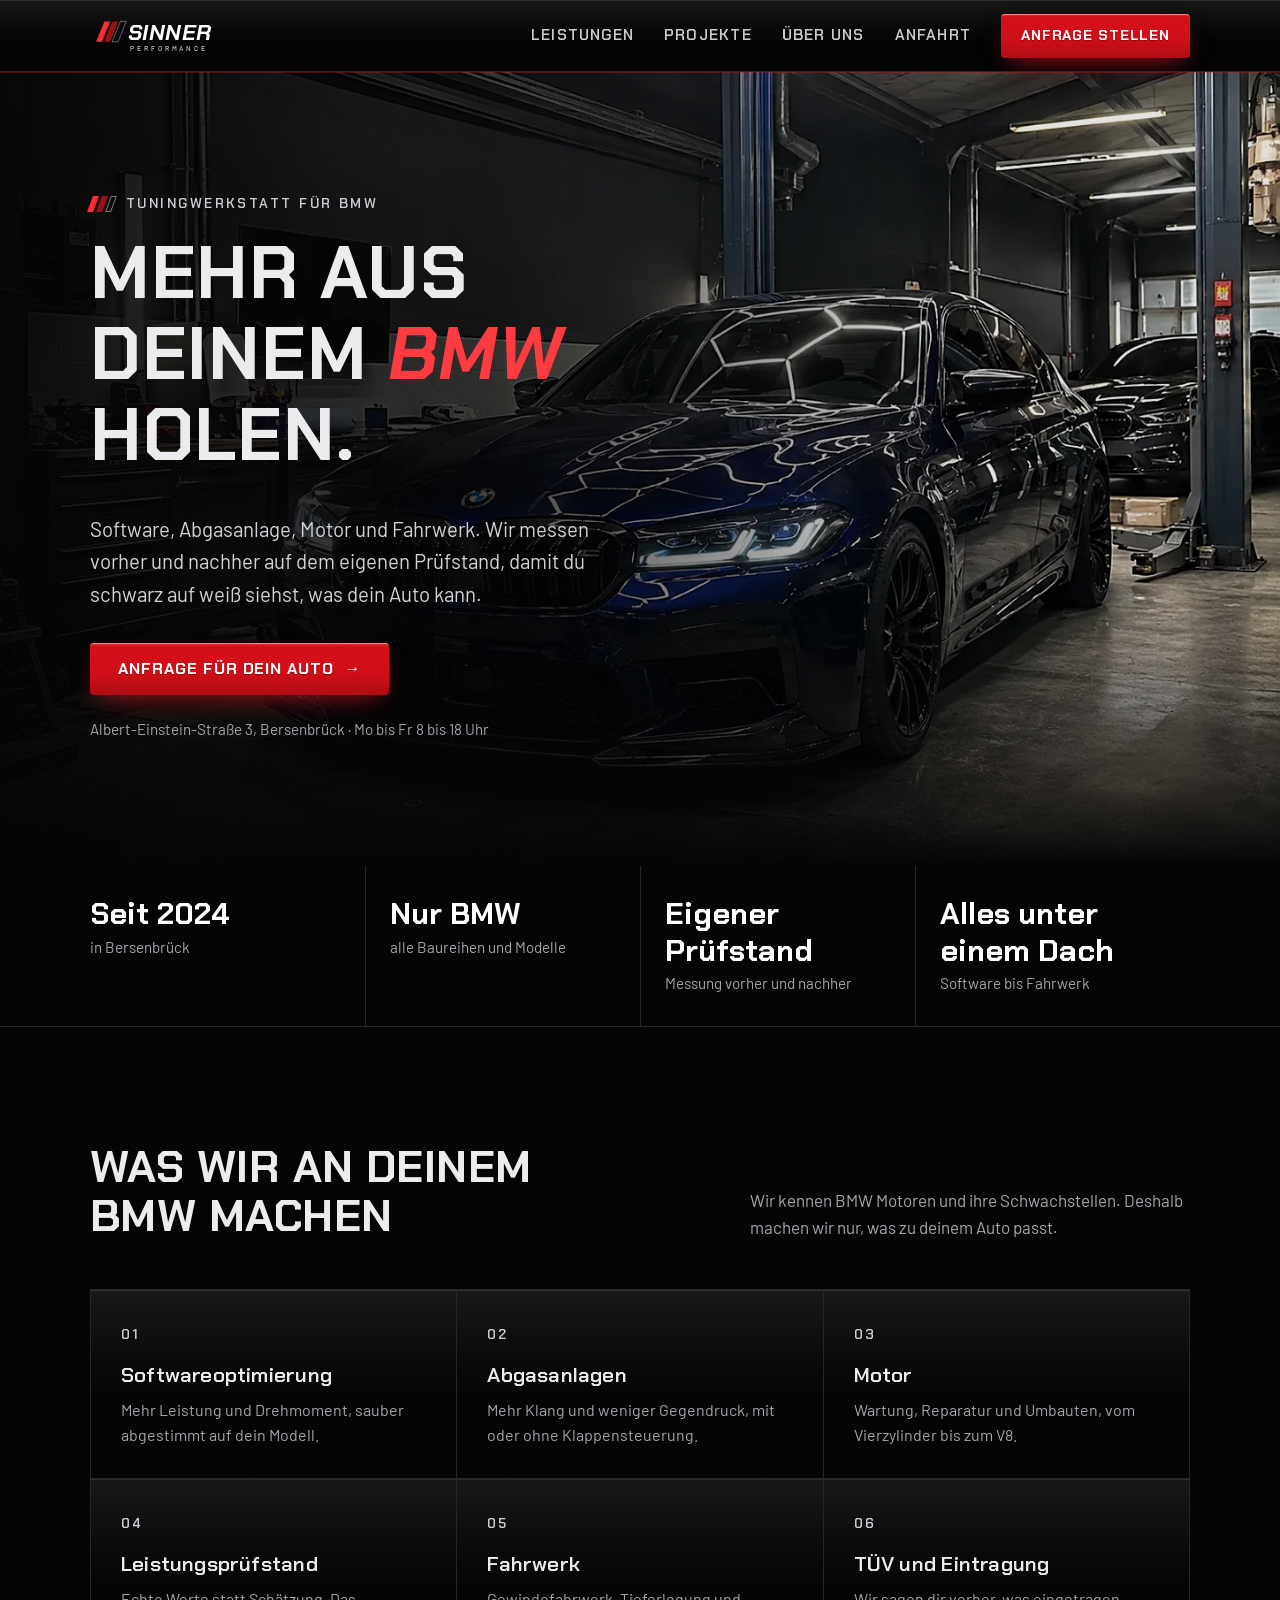
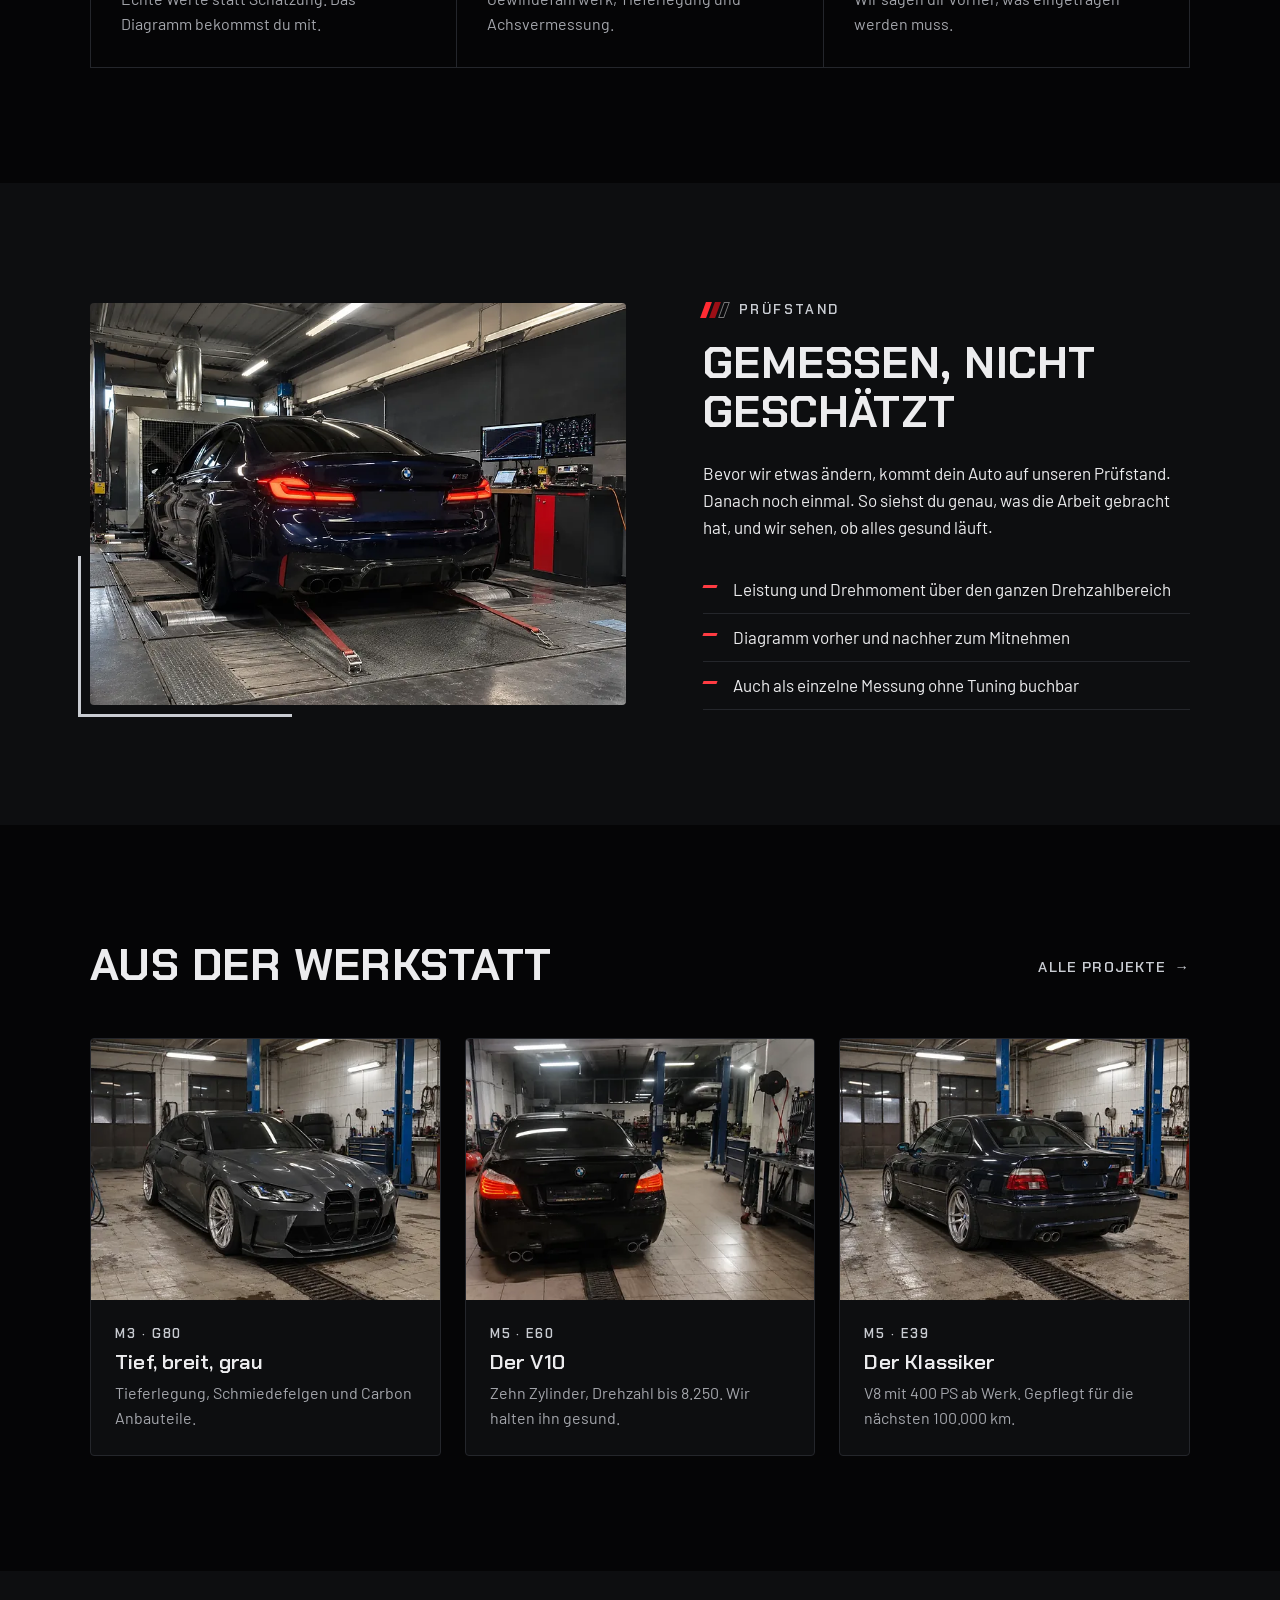
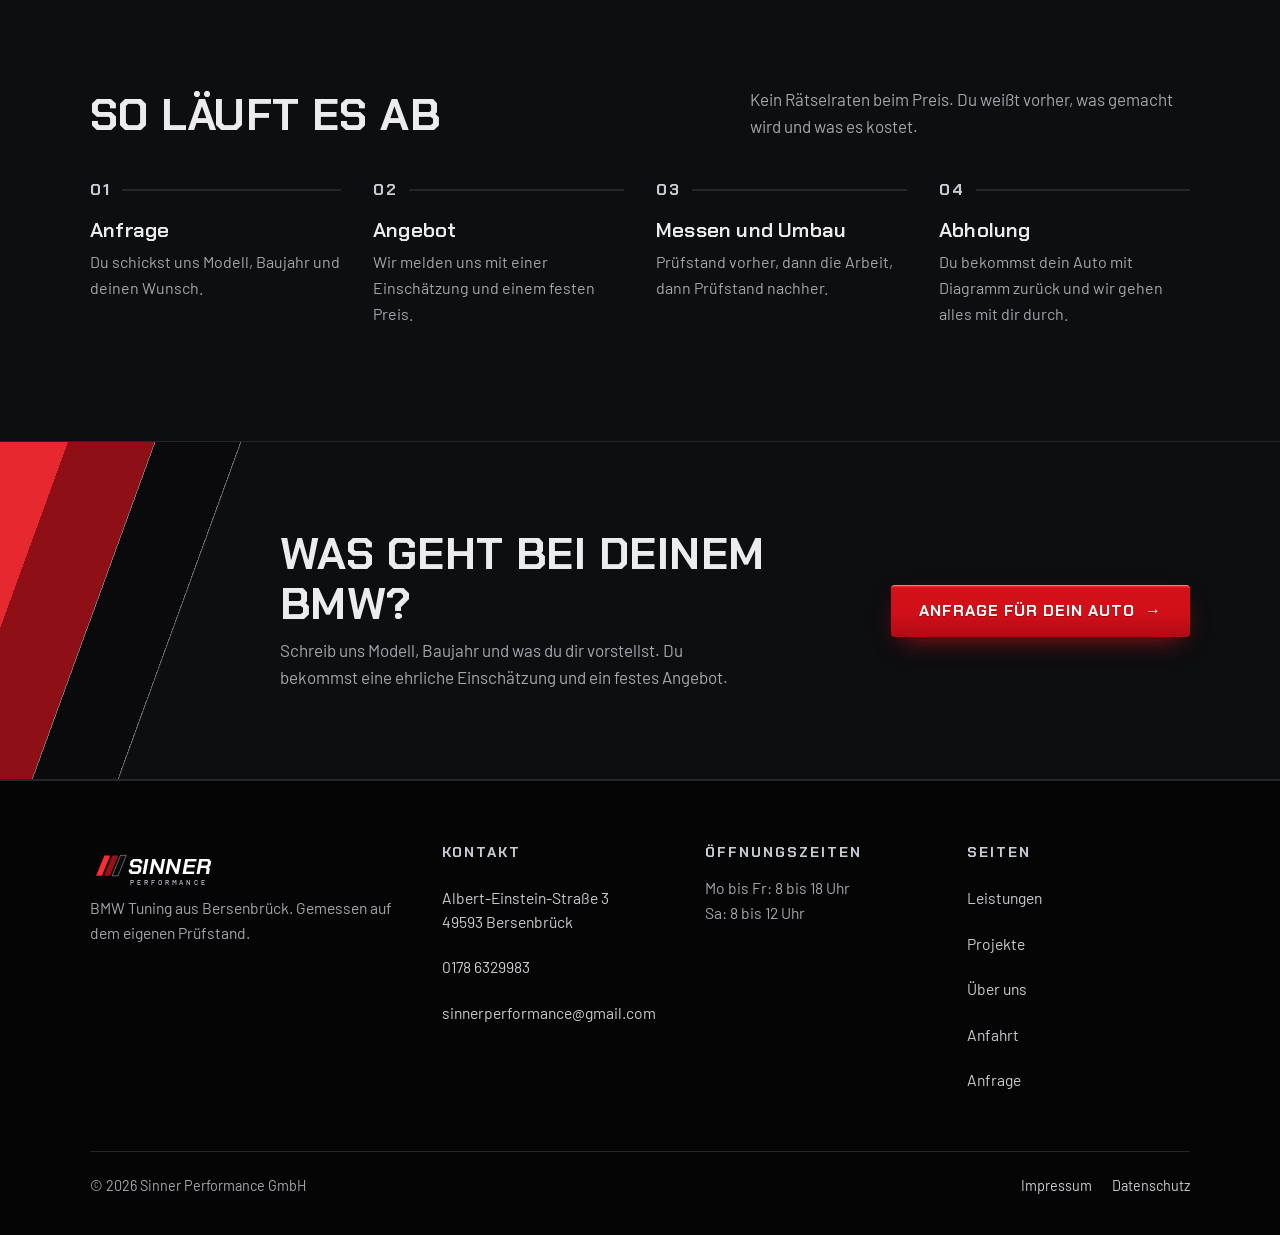
==== commit ce83094a: "Bilder sofort aktualisieren: Fingerabdruck im Bildlink Jeder Bildlink bekommt eine Kennung aus dem D" ====
--- a/index.html
+++ b/index.html
@@ -45,7 +45,7 @@
 </header>
 <main id="inhalt">
 <section class="hero">
-  <div class="hero__img"><img src="assets/img/m5-f90-front-800.webp" srcset="assets/img/m5-f90-front-480.webp 480w, assets/img/m5-f90-front-800.webp 800w, assets/img/m5-f90-front-1100.webp 1100w, assets/img/m5-f90-front.webp 1448w, assets/img/m5-f90-front-2200.webp 2200w" sizes="100vw" width="1448" height="1086" alt="Dunkelblauer BMW M5 F90 mit schwarzen Felgen und leuchtenden Scheinwerfern in der Werkstatt unter wabenförmigen LED Lampen" style="background:#0d0e10 url([data-uri]) center/cover no-repeat" fetchpriority="high"></div>
+  <div class="hero__img"><img src="assets/img/m5-f90-front-800.webp?v=d1564c31" srcset="assets/img/m5-f90-front-480.webp?v=42c9d5f5 480w, assets/img/m5-f90-front-800.webp?v=d1564c31 800w, assets/img/m5-f90-front-1100.webp?v=10d33b54 1100w, assets/img/m5-f90-front.webp?v=6ea53eb7 1448w, assets/img/m5-f90-front-2200.webp?v=62e50e2f 2200w" sizes="100vw" width="1448" height="1086" alt="Dunkelblauer BMW M5 F90 mit schwarzen Felgen und leuchtenden Scheinwerfern in der Werkstatt unter wabenförmigen LED Lampen" style="background:#0d0e10 url([data-uri]) center/cover no-repeat" fetchpriority="high"></div>
   <div class="wrap">
     <p class="eyebrow"><span class="stripes" aria-hidden="true"><i></i><i></i><i></i></span>Tuningwerkstatt für BMW</p>
     <h1>Mehr aus deinem <em>BMW</em> holen.</h1>
@@ -86,7 +86,7 @@
 
 <section class="section section--alt" aria-labelledby="pruefstand-titel">
   <div class="wrap split">
-    <div class="split__media reveal"><img src="assets/img/m5-f90-pruefstand-800.webp" srcset="assets/img/m5-f90-pruefstand-480.webp 480w, assets/img/m5-f90-pruefstand-800.webp 800w, assets/img/m5-f90-pruefstand-1100.webp 1100w, assets/img/m5-f90-pruefstand.webp 1448w" sizes="(max-width: 820px) calc(100vw - 32px), 560px" width="1448" height="1086" alt="Dunkelblauer BMW M5 F90 von hinten auf dem Leistungsprüfstand, daneben Bildschirme mit Leistungskurven" style="background:#0d0e10 url([data-uri]) center/cover no-repeat" loading="lazy" decoding="async"></div>
+    <div class="split__media reveal"><img src="assets/img/m5-f90-pruefstand-800.webp?v=7977459d" srcset="assets/img/m5-f90-pruefstand-480.webp?v=6b820378 480w, assets/img/m5-f90-pruefstand-800.webp?v=7977459d 800w, assets/img/m5-f90-pruefstand-1100.webp?v=3f682d68 1100w, assets/img/m5-f90-pruefstand.webp?v=d8679620 1448w" sizes="(max-width: 820px) calc(100vw - 32px), 560px" width="1448" height="1086" alt="Dunkelblauer BMW M5 F90 von hinten auf dem Leistungsprüfstand, daneben Bildschirme mit Leistungskurven" style="background:#0d0e10 url([data-uri]) center/cover no-repeat" loading="lazy" decoding="async"></div>
     <div class="reveal">
       <p class="eyebrow"><span class="stripes" aria-hidden="true"><i></i><i></i><i></i></span>Prüfstand</p>
       <h2 id="pruefstand-titel">Gemessen, nicht geschätzt</h2>
@@ -108,15 +108,15 @@
     </div>
     <div class="cards cards--home">
       <article class="card reveal">
-        <div class="card__img"><img src="assets/img/m3-g80-front-800.webp" srcset="assets/img/m3-g80-front-480.webp 480w, assets/img/m3-g80-front-800.webp 800w, assets/img/m3-g80-front-1100.webp 1100w, assets/img/m3-g80-front.webp 1448w" sizes="(max-width: 820px) 100vw, 33vw" width="1448" height="1086" alt="Grauer BMW M3 G80 mit silbernen Felgen und Carbon Frontsplitter in der Werkstatt" style="background:#0d0e10 url([data-uri]) center/cover no-repeat" loading="lazy" decoding="async"></div>
+        <div class="card__img"><img src="assets/img/m3-g80-front-800.webp?v=21cb40dc" srcset="assets/img/m3-g80-front-480.webp?v=6fac02a7 480w, assets/img/m3-g80-front-800.webp?v=21cb40dc 800w, assets/img/m3-g80-front-1100.webp?v=c1a32980 1100w, assets/img/m3-g80-front.webp?v=928fcf48 1448w" sizes="(max-width: 820px) 100vw, 33vw" width="1448" height="1086" alt="Grauer BMW M3 G80 mit silbernen Felgen und Carbon Frontsplitter in der Werkstatt" style="background:#0d0e10 url([data-uri]) center/cover no-repeat" loading="lazy" decoding="async"></div>
         <div class="card__body"><span class="card__tag">M3 &middot; G80</span><h3>Tief, breit, grau</h3><p>Tieferlegung, Schmiedefelgen und Carbon Anbauteile.</p></div>
       </article>
       <article class="card reveal">
-        <div class="card__img"><img src="assets/img/m5-e60-heck-800.webp" srcset="assets/img/m5-e60-heck-480.webp 480w, assets/img/m5-e60-heck-800.webp 800w, assets/img/m5-e60-heck-1100.webp 1100w, assets/img/m5-e60-heck.webp 1448w" sizes="(max-width: 820px) 100vw, 33vw" width="1448" height="1086" alt="Schwarzer BMW M5 E60 von hinten in der Werkstatt, im Hintergrund ein Auto auf der Hebebühne" style="background:#0d0e10 url([data-uri]) center/cover no-repeat" loading="lazy" decoding="async"></div>
+        <div class="card__img"><img src="assets/img/m5-e60-heck-800.webp?v=cbd48821" srcset="assets/img/m5-e60-heck-480.webp?v=de14609c 480w, assets/img/m5-e60-heck-800.webp?v=cbd48821 800w, assets/img/m5-e60-heck-1100.webp?v=0607239f 1100w, assets/img/m5-e60-heck.webp?v=61034ba1 1448w" sizes="(max-width: 820px) 100vw, 33vw" width="1448" height="1086" alt="Schwarzer BMW M5 E60 von hinten in der Werkstatt, im Hintergrund ein Auto auf der Hebebühne" style="background:#0d0e10 url([data-uri]) center/cover no-repeat" loading="lazy" decoding="async"></div>
         <div class="card__body"><span class="card__tag">M5 &middot; E60</span><h3>Der V10</h3><p>Zehn Zylinder, Drehzahl bis 8.250. Wir halten ihn gesund.</p></div>
       </article>
       <article class="card reveal">
-        <div class="card__img"><img src="assets/img/m5-e39-heck-800.webp" srcset="assets/img/m5-e39-heck-480.webp 480w, assets/img/m5-e39-heck-800.webp 800w, assets/img/m5-e39-heck-1100.webp 1100w, assets/img/m5-e39-heck.webp 1448w" sizes="(max-width: 820px) 100vw, 33vw" width="1448" height="1086" alt="Dunkelblauer BMW M5 E39 von schräg hinten mit silbernen Felgen in einer gefliesten Werkstatt" style="background:#0d0e10 url([data-uri]) center/cover no-repeat" loading="lazy" decoding="async"></div>
+        <div class="card__img"><img src="assets/img/m5-e39-heck-800.webp?v=dd113245" srcset="assets/img/m5-e39-heck-480.webp?v=d3694e5d 480w, assets/img/m5-e39-heck-800.webp?v=dd113245 800w, assets/img/m5-e39-heck-1100.webp?v=cedf3ab3 1100w, assets/img/m5-e39-heck.webp?v=18437c0f 1448w" sizes="(max-width: 820px) 100vw, 33vw" width="1448" height="1086" alt="Dunkelblauer BMW M5 E39 von schräg hinten mit silbernen Felgen in einer gefliesten Werkstatt" style="background:#0d0e10 url([data-uri]) center/cover no-repeat" loading="lazy" decoding="async"></div>
         <div class="card__body"><span class="card__tag">M5 &middot; E39</span><h3>Der Klassiker</h3><p>V8 mit 400 PS ab Werk. Gepflegt für die nächsten 100.000 km.</p></div>
       </article>
     </div>
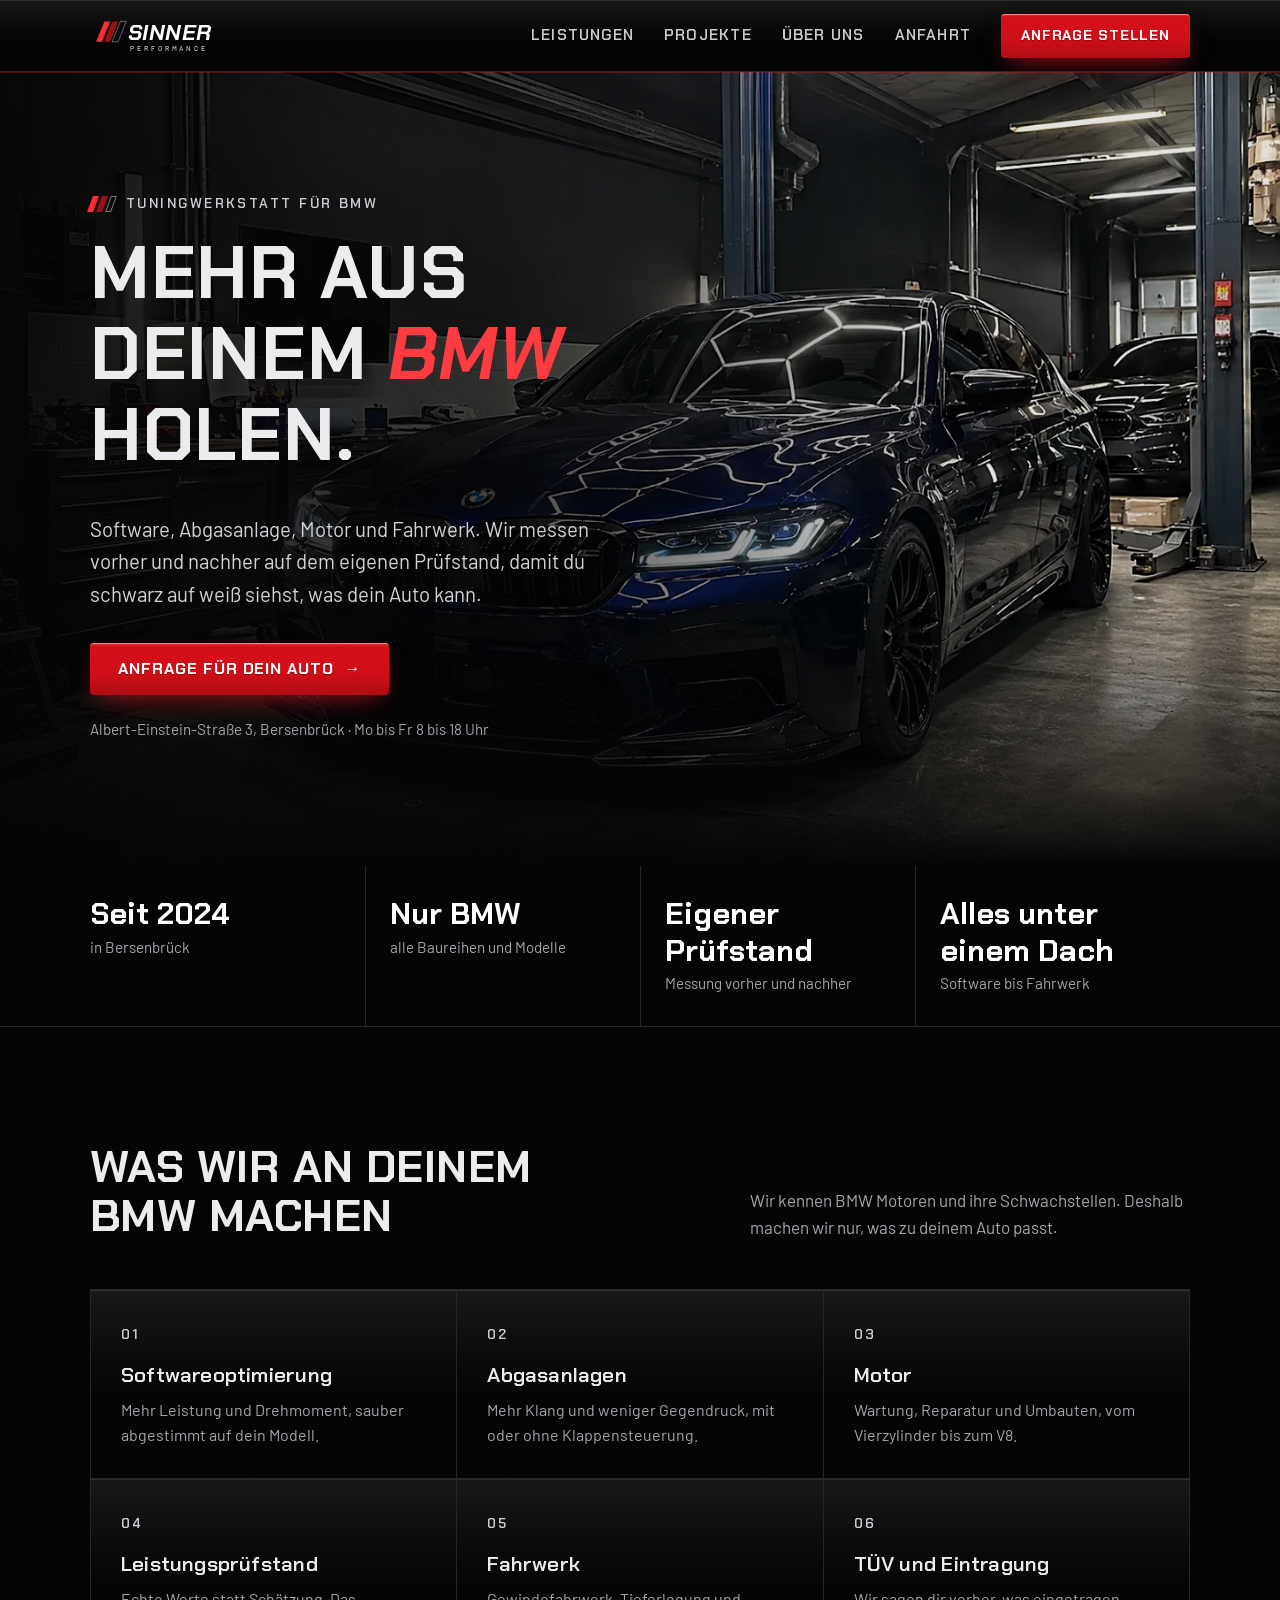
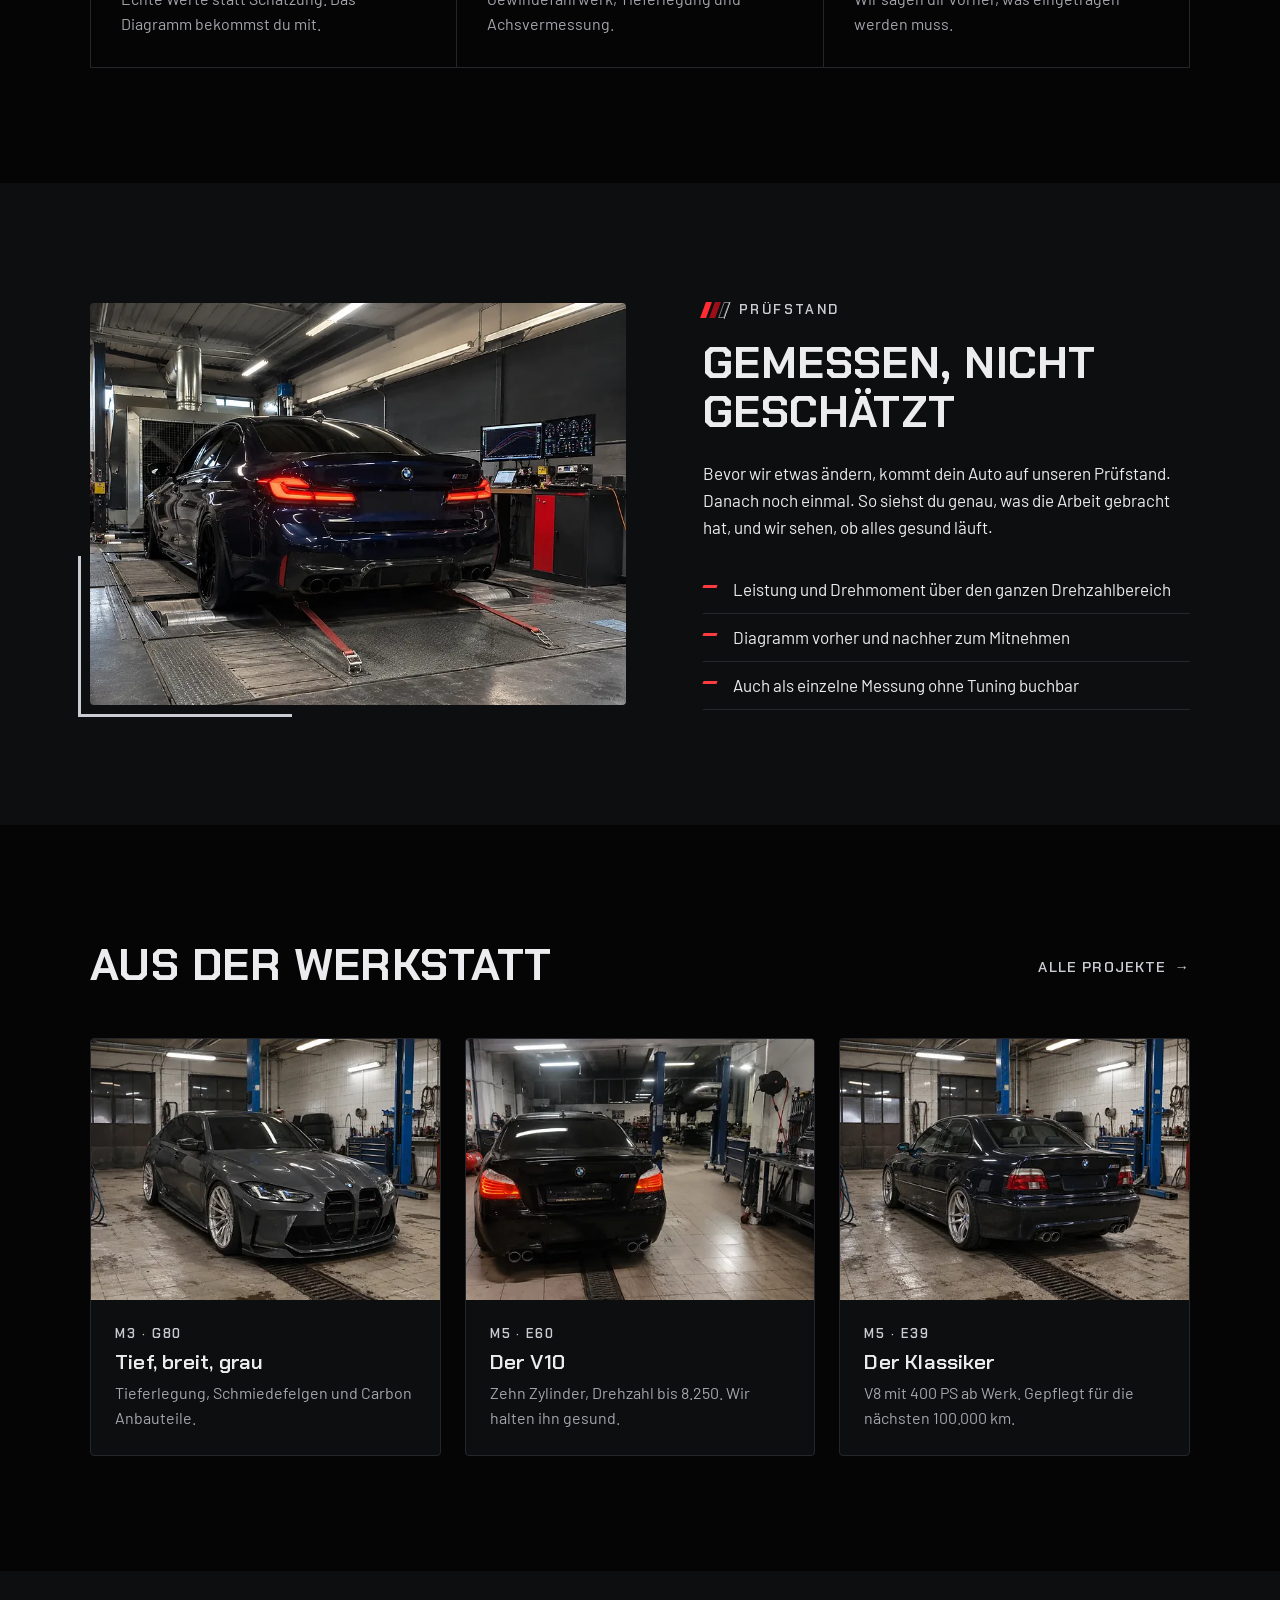
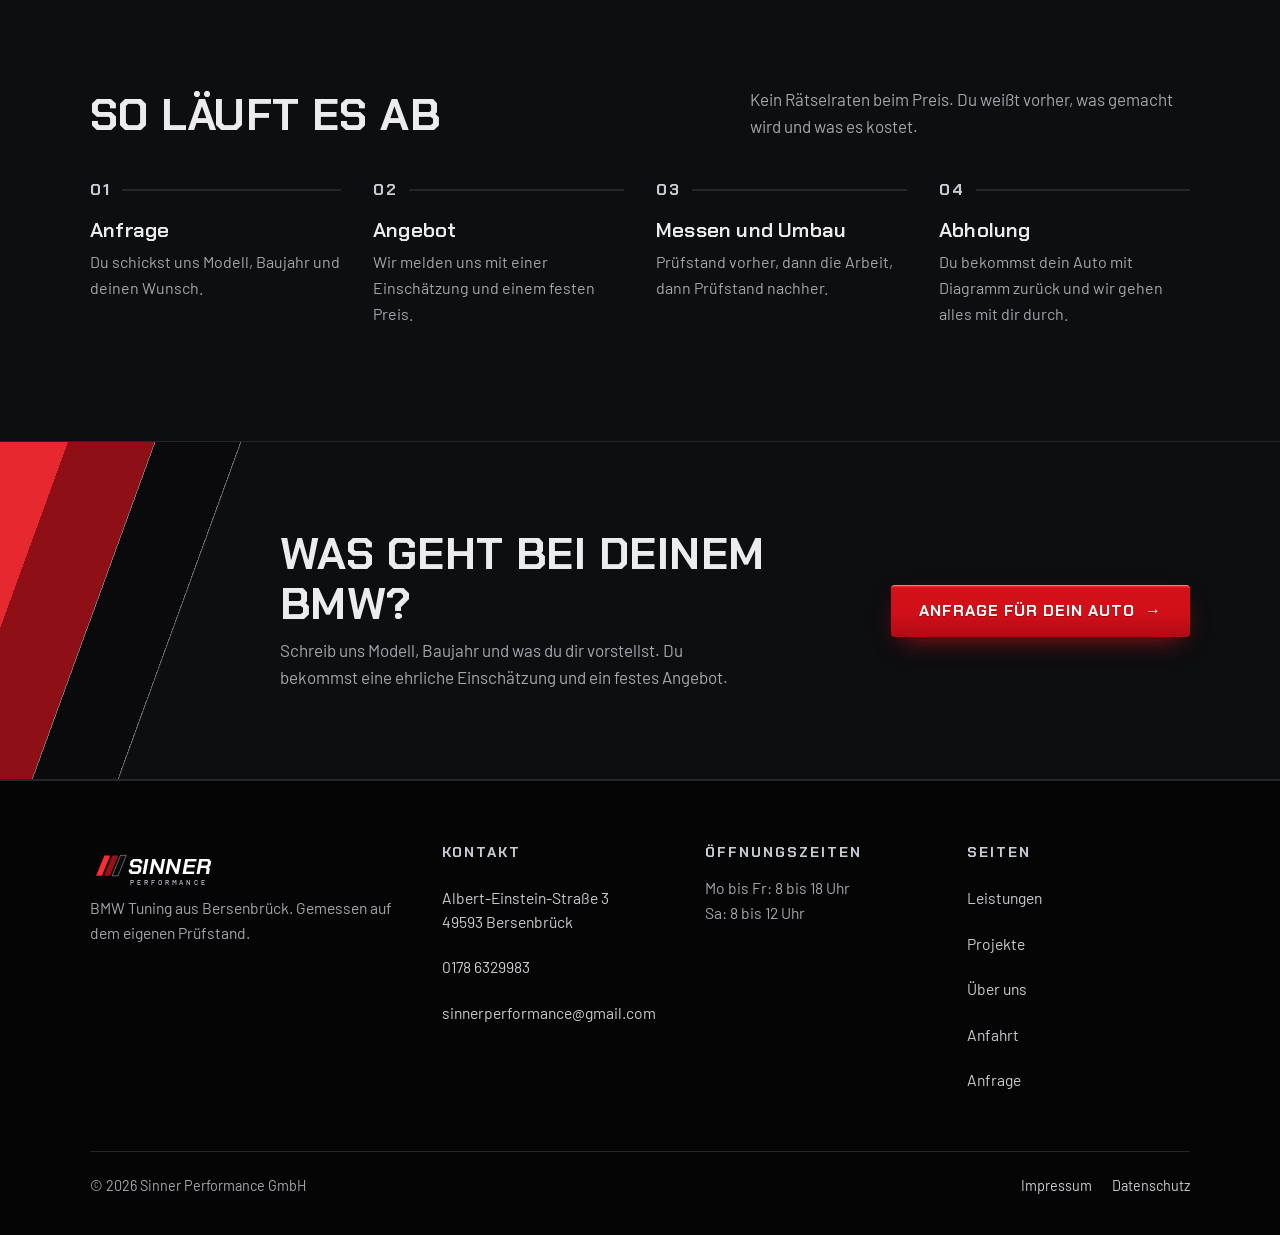
==== commit fab0470c: "Revert "Bilder sofort aktualisieren (neues Teamfoto sichtbar machen)"" ====
--- a/index.html
+++ b/index.html
@@ -45,7 +45,7 @@
 </header>
 <main id="inhalt">
 <section class="hero">
-  <div class="hero__img"><img src="assets/img/m5-f90-front-800.webp?v=d1564c31" srcset="assets/img/m5-f90-front-480.webp?v=42c9d5f5 480w, assets/img/m5-f90-front-800.webp?v=d1564c31 800w, assets/img/m5-f90-front-1100.webp?v=10d33b54 1100w, assets/img/m5-f90-front.webp?v=6ea53eb7 1448w, assets/img/m5-f90-front-2200.webp?v=62e50e2f 2200w" sizes="100vw" width="1448" height="1086" alt="Dunkelblauer BMW M5 F90 mit schwarzen Felgen und leuchtenden Scheinwerfern in der Werkstatt unter wabenförmigen LED Lampen" style="background:#0d0e10 url([data-uri]) center/cover no-repeat" fetchpriority="high"></div>
+  <div class="hero__img"><img src="assets/img/m5-f90-front-800.webp" srcset="assets/img/m5-f90-front-480.webp 480w, assets/img/m5-f90-front-800.webp 800w, assets/img/m5-f90-front-1100.webp 1100w, assets/img/m5-f90-front.webp 1448w, assets/img/m5-f90-front-2200.webp 2200w" sizes="100vw" width="1448" height="1086" alt="Dunkelblauer BMW M5 F90 mit schwarzen Felgen und leuchtenden Scheinwerfern in der Werkstatt unter wabenförmigen LED Lampen" style="background:#0d0e10 url([data-uri]) center/cover no-repeat" fetchpriority="high"></div>
   <div class="wrap">
     <p class="eyebrow"><span class="stripes" aria-hidden="true"><i></i><i></i><i></i></span>Tuningwerkstatt für BMW</p>
     <h1>Mehr aus deinem <em>BMW</em> holen.</h1>
@@ -86,7 +86,7 @@
 
 <section class="section section--alt" aria-labelledby="pruefstand-titel">
   <div class="wrap split">
-    <div class="split__media reveal"><img src="assets/img/m5-f90-pruefstand-800.webp?v=7977459d" srcset="assets/img/m5-f90-pruefstand-480.webp?v=6b820378 480w, assets/img/m5-f90-pruefstand-800.webp?v=7977459d 800w, assets/img/m5-f90-pruefstand-1100.webp?v=3f682d68 1100w, assets/img/m5-f90-pruefstand.webp?v=d8679620 1448w" sizes="(max-width: 820px) calc(100vw - 32px), 560px" width="1448" height="1086" alt="Dunkelblauer BMW M5 F90 von hinten auf dem Leistungsprüfstand, daneben Bildschirme mit Leistungskurven" style="background:#0d0e10 url([data-uri]) center/cover no-repeat" loading="lazy" decoding="async"></div>
+    <div class="split__media reveal"><img src="assets/img/m5-f90-pruefstand-800.webp" srcset="assets/img/m5-f90-pruefstand-480.webp 480w, assets/img/m5-f90-pruefstand-800.webp 800w, assets/img/m5-f90-pruefstand-1100.webp 1100w, assets/img/m5-f90-pruefstand.webp 1448w" sizes="(max-width: 820px) calc(100vw - 32px), 560px" width="1448" height="1086" alt="Dunkelblauer BMW M5 F90 von hinten auf dem Leistungsprüfstand, daneben Bildschirme mit Leistungskurven" style="background:#0d0e10 url([data-uri]) center/cover no-repeat" loading="lazy" decoding="async"></div>
     <div class="reveal">
       <p class="eyebrow"><span class="stripes" aria-hidden="true"><i></i><i></i><i></i></span>Prüfstand</p>
       <h2 id="pruefstand-titel">Gemessen, nicht geschätzt</h2>
@@ -108,15 +108,15 @@
     </div>
     <div class="cards cards--home">
       <article class="card reveal">
-        <div class="card__img"><img src="assets/img/m3-g80-front-800.webp?v=21cb40dc" srcset="assets/img/m3-g80-front-480.webp?v=6fac02a7 480w, assets/img/m3-g80-front-800.webp?v=21cb40dc 800w, assets/img/m3-g80-front-1100.webp?v=c1a32980 1100w, assets/img/m3-g80-front.webp?v=928fcf48 1448w" sizes="(max-width: 820px) 100vw, 33vw" width="1448" height="1086" alt="Grauer BMW M3 G80 mit silbernen Felgen und Carbon Frontsplitter in der Werkstatt" style="background:#0d0e10 url([data-uri]) center/cover no-repeat" loading="lazy" decoding="async"></div>
+        <div class="card__img"><img src="assets/img/m3-g80-front-800.webp" srcset="assets/img/m3-g80-front-480.webp 480w, assets/img/m3-g80-front-800.webp 800w, assets/img/m3-g80-front-1100.webp 1100w, assets/img/m3-g80-front.webp 1448w" sizes="(max-width: 820px) 100vw, 33vw" width="1448" height="1086" alt="Grauer BMW M3 G80 mit silbernen Felgen und Carbon Frontsplitter in der Werkstatt" style="background:#0d0e10 url([data-uri]) center/cover no-repeat" loading="lazy" decoding="async"></div>
         <div class="card__body"><span class="card__tag">M3 &middot; G80</span><h3>Tief, breit, grau</h3><p>Tieferlegung, Schmiedefelgen und Carbon Anbauteile.</p></div>
       </article>
       <article class="card reveal">
-        <div class="card__img"><img src="assets/img/m5-e60-heck-800.webp?v=cbd48821" srcset="assets/img/m5-e60-heck-480.webp?v=de14609c 480w, assets/img/m5-e60-heck-800.webp?v=cbd48821 800w, assets/img/m5-e60-heck-1100.webp?v=0607239f 1100w, assets/img/m5-e60-heck.webp?v=61034ba1 1448w" sizes="(max-width: 820px) 100vw, 33vw" width="1448" height="1086" alt="Schwarzer BMW M5 E60 von hinten in der Werkstatt, im Hintergrund ein Auto auf der Hebebühne" style="background:#0d0e10 url([data-uri]) center/cover no-repeat" loading="lazy" decoding="async"></div>
+        <div class="card__img"><img src="assets/img/m5-e60-heck-800.webp" srcset="assets/img/m5-e60-heck-480.webp 480w, assets/img/m5-e60-heck-800.webp 800w, assets/img/m5-e60-heck-1100.webp 1100w, assets/img/m5-e60-heck.webp 1448w" sizes="(max-width: 820px) 100vw, 33vw" width="1448" height="1086" alt="Schwarzer BMW M5 E60 von hinten in der Werkstatt, im Hintergrund ein Auto auf der Hebebühne" style="background:#0d0e10 url([data-uri]) center/cover no-repeat" loading="lazy" decoding="async"></div>
         <div class="card__body"><span class="card__tag">M5 &middot; E60</span><h3>Der V10</h3><p>Zehn Zylinder, Drehzahl bis 8.250. Wir halten ihn gesund.</p></div>
       </article>
       <article class="card reveal">
-        <div class="card__img"><img src="assets/img/m5-e39-heck-800.webp?v=dd113245" srcset="assets/img/m5-e39-heck-480.webp?v=d3694e5d 480w, assets/img/m5-e39-heck-800.webp?v=dd113245 800w, assets/img/m5-e39-heck-1100.webp?v=cedf3ab3 1100w, assets/img/m5-e39-heck.webp?v=18437c0f 1448w" sizes="(max-width: 820px) 100vw, 33vw" width="1448" height="1086" alt="Dunkelblauer BMW M5 E39 von schräg hinten mit silbernen Felgen in einer gefliesten Werkstatt" style="background:#0d0e10 url([data-uri]) center/cover no-repeat" loading="lazy" decoding="async"></div>
+        <div class="card__img"><img src="assets/img/m5-e39-heck-800.webp" srcset="assets/img/m5-e39-heck-480.webp 480w, assets/img/m5-e39-heck-800.webp 800w, assets/img/m5-e39-heck-1100.webp 1100w, assets/img/m5-e39-heck.webp 1448w" sizes="(max-width: 820px) 100vw, 33vw" width="1448" height="1086" alt="Dunkelblauer BMW M5 E39 von schräg hinten mit silbernen Felgen in einer gefliesten Werkstatt" style="background:#0d0e10 url([data-uri]) center/cover no-repeat" loading="lazy" decoding="async"></div>
         <div class="card__body"><span class="card__tag">M5 &middot; E39</span><h3>Der Klassiker</h3><p>V8 mit 400 PS ab Werk. Gepflegt für die nächsten 100.000 km.</p></div>
       </article>
     </div>
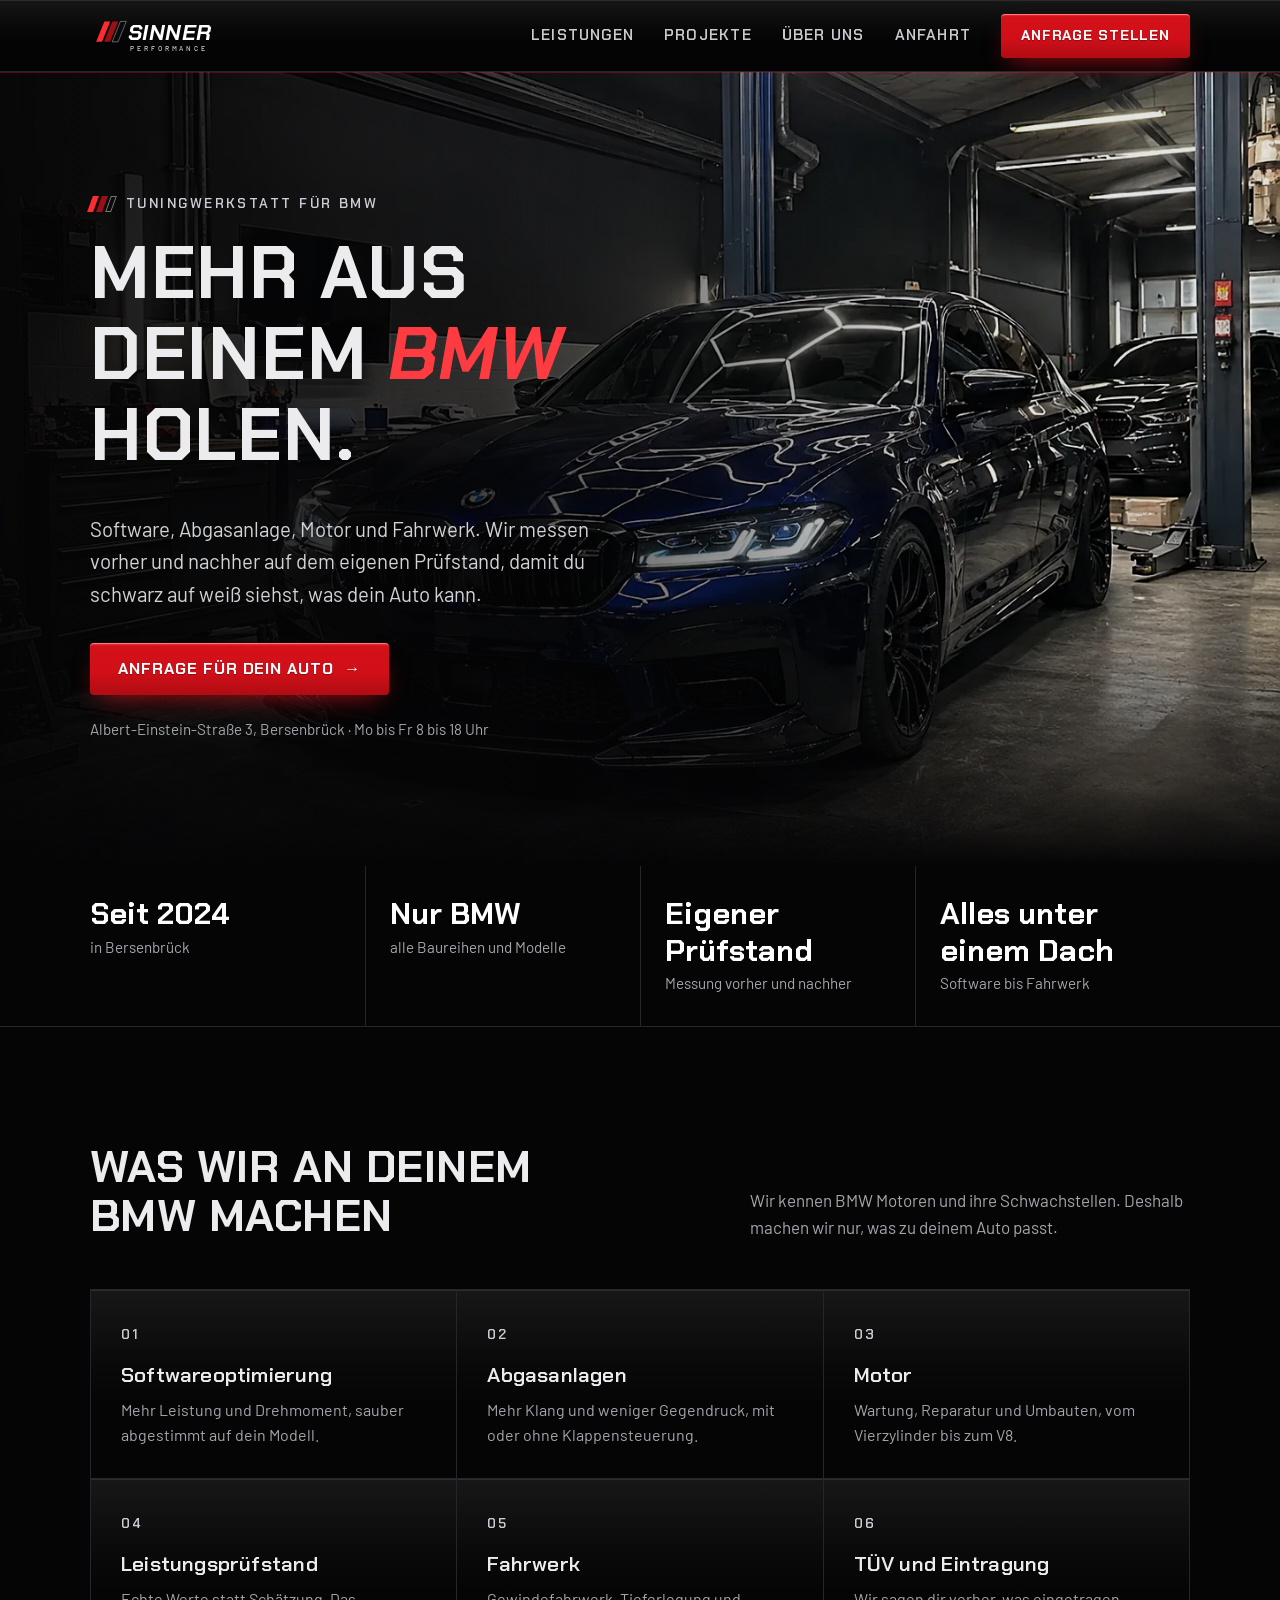
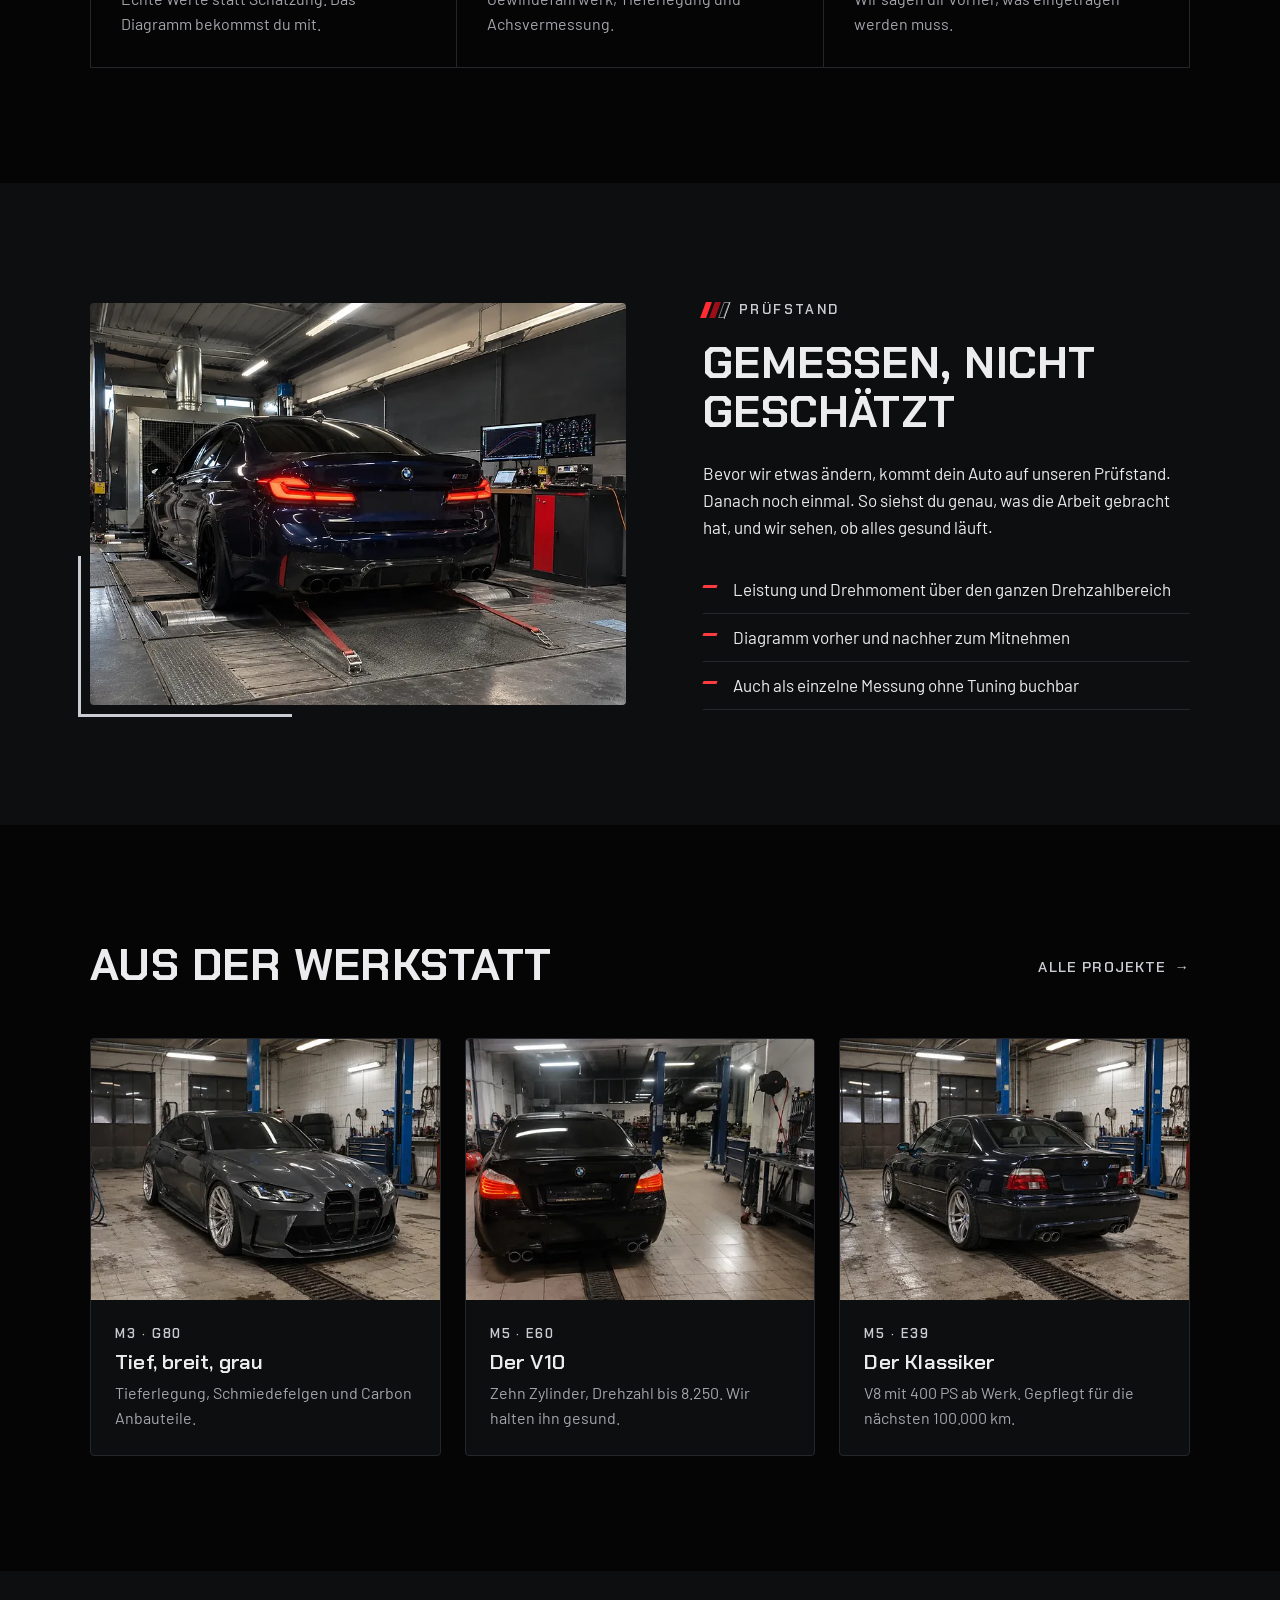
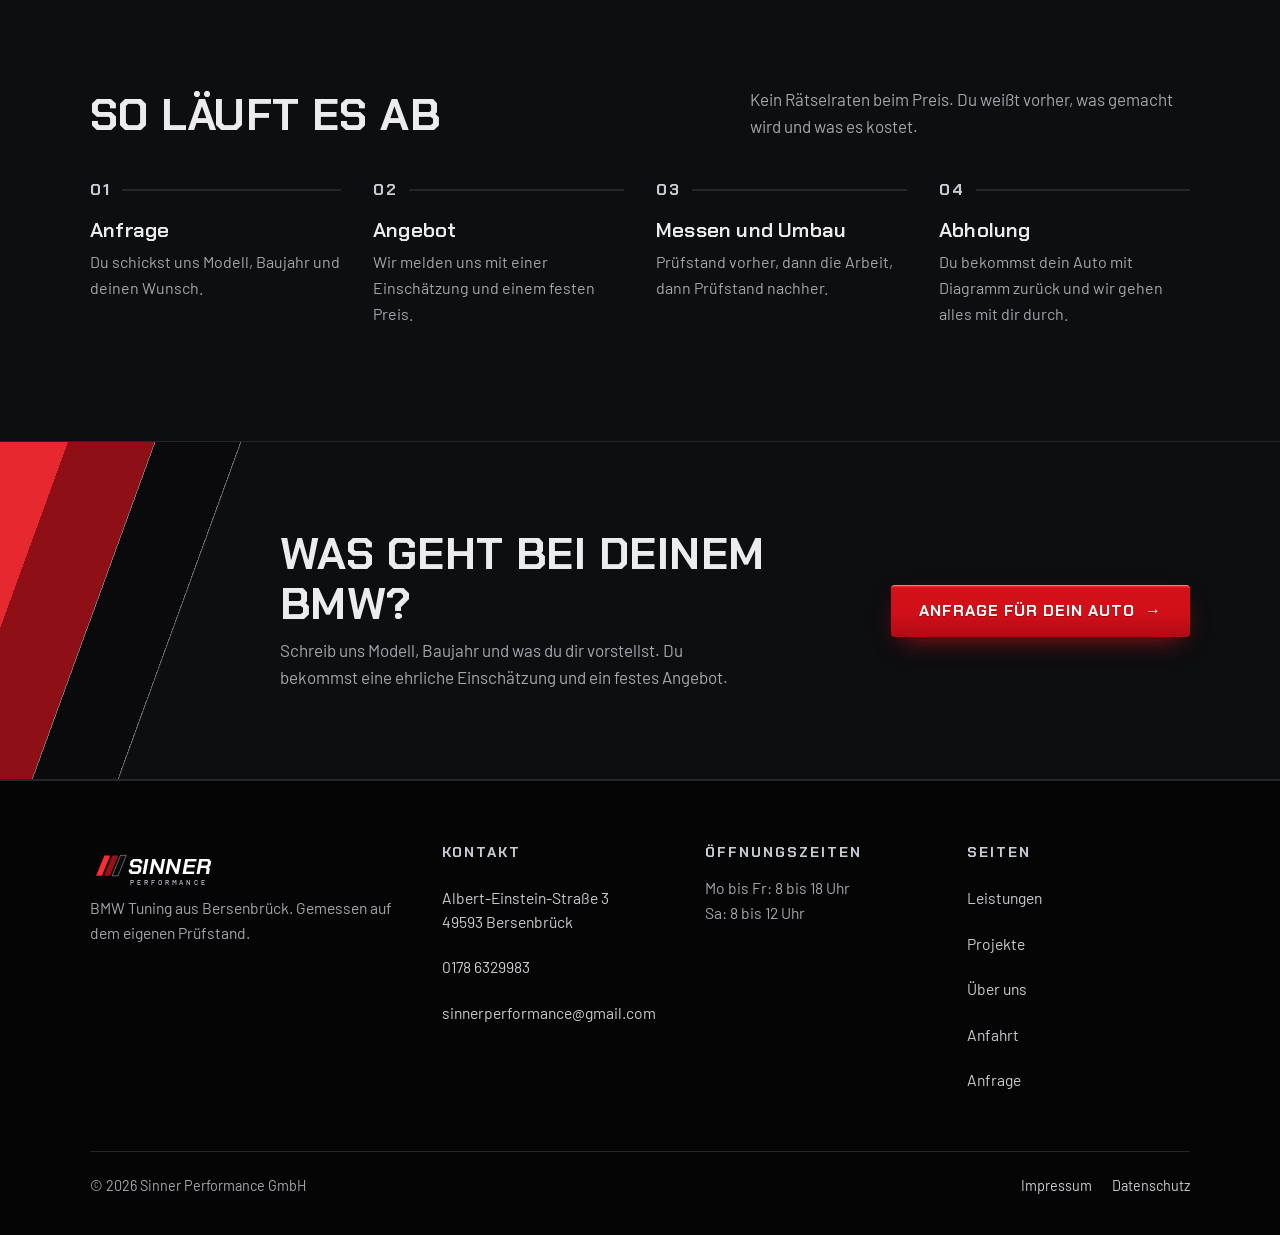
==== commit 899655db: "Revert "Revert "Bilder sofort aktualisieren (neues Teamfoto sichtbar machen)""" ====
--- a/index.html
+++ b/index.html
@@ -45,7 +45,7 @@
 </header>
 <main id="inhalt">
 <section class="hero">
-  <div class="hero__img"><img src="assets/img/m5-f90-front-800.webp" srcset="assets/img/m5-f90-front-480.webp 480w, assets/img/m5-f90-front-800.webp 800w, assets/img/m5-f90-front-1100.webp 1100w, assets/img/m5-f90-front.webp 1448w, assets/img/m5-f90-front-2200.webp 2200w" sizes="100vw" width="1448" height="1086" alt="Dunkelblauer BMW M5 F90 mit schwarzen Felgen und leuchtenden Scheinwerfern in der Werkstatt unter wabenförmigen LED Lampen" style="background:#0d0e10 url([data-uri]) center/cover no-repeat" fetchpriority="high"></div>
+  <div class="hero__img"><img src="assets/img/m5-f90-front-800.webp?v=d1564c31" srcset="assets/img/m5-f90-front-480.webp?v=42c9d5f5 480w, assets/img/m5-f90-front-800.webp?v=d1564c31 800w, assets/img/m5-f90-front-1100.webp?v=10d33b54 1100w, assets/img/m5-f90-front.webp?v=6ea53eb7 1448w, assets/img/m5-f90-front-2200.webp?v=62e50e2f 2200w" sizes="100vw" width="1448" height="1086" alt="Dunkelblauer BMW M5 F90 mit schwarzen Felgen und leuchtenden Scheinwerfern in der Werkstatt unter wabenförmigen LED Lampen" style="background:#0d0e10 url([data-uri]) center/cover no-repeat" fetchpriority="high"></div>
   <div class="wrap">
     <p class="eyebrow"><span class="stripes" aria-hidden="true"><i></i><i></i><i></i></span>Tuningwerkstatt für BMW</p>
     <h1>Mehr aus deinem <em>BMW</em> holen.</h1>
@@ -86,7 +86,7 @@
 
 <section class="section section--alt" aria-labelledby="pruefstand-titel">
   <div class="wrap split">
-    <div class="split__media reveal"><img src="assets/img/m5-f90-pruefstand-800.webp" srcset="assets/img/m5-f90-pruefstand-480.webp 480w, assets/img/m5-f90-pruefstand-800.webp 800w, assets/img/m5-f90-pruefstand-1100.webp 1100w, assets/img/m5-f90-pruefstand.webp 1448w" sizes="(max-width: 820px) calc(100vw - 32px), 560px" width="1448" height="1086" alt="Dunkelblauer BMW M5 F90 von hinten auf dem Leistungsprüfstand, daneben Bildschirme mit Leistungskurven" style="background:#0d0e10 url([data-uri]) center/cover no-repeat" loading="lazy" decoding="async"></div>
+    <div class="split__media reveal"><img src="assets/img/m5-f90-pruefstand-800.webp?v=7977459d" srcset="assets/img/m5-f90-pruefstand-480.webp?v=6b820378 480w, assets/img/m5-f90-pruefstand-800.webp?v=7977459d 800w, assets/img/m5-f90-pruefstand-1100.webp?v=3f682d68 1100w, assets/img/m5-f90-pruefstand.webp?v=d8679620 1448w" sizes="(max-width: 820px) calc(100vw - 32px), 560px" width="1448" height="1086" alt="Dunkelblauer BMW M5 F90 von hinten auf dem Leistungsprüfstand, daneben Bildschirme mit Leistungskurven" style="background:#0d0e10 url([data-uri]) center/cover no-repeat" loading="lazy" decoding="async"></div>
     <div class="reveal">
       <p class="eyebrow"><span class="stripes" aria-hidden="true"><i></i><i></i><i></i></span>Prüfstand</p>
       <h2 id="pruefstand-titel">Gemessen, nicht geschätzt</h2>
@@ -108,15 +108,15 @@
     </div>
     <div class="cards cards--home">
       <article class="card reveal">
-        <div class="card__img"><img src="assets/img/m3-g80-front-800.webp" srcset="assets/img/m3-g80-front-480.webp 480w, assets/img/m3-g80-front-800.webp 800w, assets/img/m3-g80-front-1100.webp 1100w, assets/img/m3-g80-front.webp 1448w" sizes="(max-width: 820px) 100vw, 33vw" width="1448" height="1086" alt="Grauer BMW M3 G80 mit silbernen Felgen und Carbon Frontsplitter in der Werkstatt" style="background:#0d0e10 url([data-uri]) center/cover no-repeat" loading="lazy" decoding="async"></div>
+        <div class="card__img"><img src="assets/img/m3-g80-front-800.webp?v=21cb40dc" srcset="assets/img/m3-g80-front-480.webp?v=6fac02a7 480w, assets/img/m3-g80-front-800.webp?v=21cb40dc 800w, assets/img/m3-g80-front-1100.webp?v=c1a32980 1100w, assets/img/m3-g80-front.webp?v=928fcf48 1448w" sizes="(max-width: 820px) 100vw, 33vw" width="1448" height="1086" alt="Grauer BMW M3 G80 mit silbernen Felgen und Carbon Frontsplitter in der Werkstatt" style="background:#0d0e10 url([data-uri]) center/cover no-repeat" loading="lazy" decoding="async"></div>
         <div class="card__body"><span class="card__tag">M3 &middot; G80</span><h3>Tief, breit, grau</h3><p>Tieferlegung, Schmiedefelgen und Carbon Anbauteile.</p></div>
       </article>
       <article class="card reveal">
-        <div class="card__img"><img src="assets/img/m5-e60-heck-800.webp" srcset="assets/img/m5-e60-heck-480.webp 480w, assets/img/m5-e60-heck-800.webp 800w, assets/img/m5-e60-heck-1100.webp 1100w, assets/img/m5-e60-heck.webp 1448w" sizes="(max-width: 820px) 100vw, 33vw" width="1448" height="1086" alt="Schwarzer BMW M5 E60 von hinten in der Werkstatt, im Hintergrund ein Auto auf der Hebebühne" style="background:#0d0e10 url([data-uri]) center/cover no-repeat" loading="lazy" decoding="async"></div>
+        <div class="card__img"><img src="assets/img/m5-e60-heck-800.webp?v=cbd48821" srcset="assets/img/m5-e60-heck-480.webp?v=de14609c 480w, assets/img/m5-e60-heck-800.webp?v=cbd48821 800w, assets/img/m5-e60-heck-1100.webp?v=0607239f 1100w, assets/img/m5-e60-heck.webp?v=61034ba1 1448w" sizes="(max-width: 820px) 100vw, 33vw" width="1448" height="1086" alt="Schwarzer BMW M5 E60 von hinten in der Werkstatt, im Hintergrund ein Auto auf der Hebebühne" style="background:#0d0e10 url([data-uri]) center/cover no-repeat" loading="lazy" decoding="async"></div>
         <div class="card__body"><span class="card__tag">M5 &middot; E60</span><h3>Der V10</h3><p>Zehn Zylinder, Drehzahl bis 8.250. Wir halten ihn gesund.</p></div>
       </article>
       <article class="card reveal">
-        <div class="card__img"><img src="assets/img/m5-e39-heck-800.webp" srcset="assets/img/m5-e39-heck-480.webp 480w, assets/img/m5-e39-heck-800.webp 800w, assets/img/m5-e39-heck-1100.webp 1100w, assets/img/m5-e39-heck.webp 1448w" sizes="(max-width: 820px) 100vw, 33vw" width="1448" height="1086" alt="Dunkelblauer BMW M5 E39 von schräg hinten mit silbernen Felgen in einer gefliesten Werkstatt" style="background:#0d0e10 url([data-uri]) center/cover no-repeat" loading="lazy" decoding="async"></div>
+        <div class="card__img"><img src="assets/img/m5-e39-heck-800.webp?v=dd113245" srcset="assets/img/m5-e39-heck-480.webp?v=d3694e5d 480w, assets/img/m5-e39-heck-800.webp?v=dd113245 800w, assets/img/m5-e39-heck-1100.webp?v=cedf3ab3 1100w, assets/img/m5-e39-heck.webp?v=18437c0f 1448w" sizes="(max-width: 820px) 100vw, 33vw" width="1448" height="1086" alt="Dunkelblauer BMW M5 E39 von schräg hinten mit silbernen Felgen in einer gefliesten Werkstatt" style="background:#0d0e10 url([data-uri]) center/cover no-repeat" loading="lazy" decoding="async"></div>
         <div class="card__body"><span class="card__tag">M5 &middot; E39</span><h3>Der Klassiker</h3><p>V8 mit 400 PS ab Werk. Gepflegt für die nächsten 100.000 km.</p></div>
       </article>
     </div>
